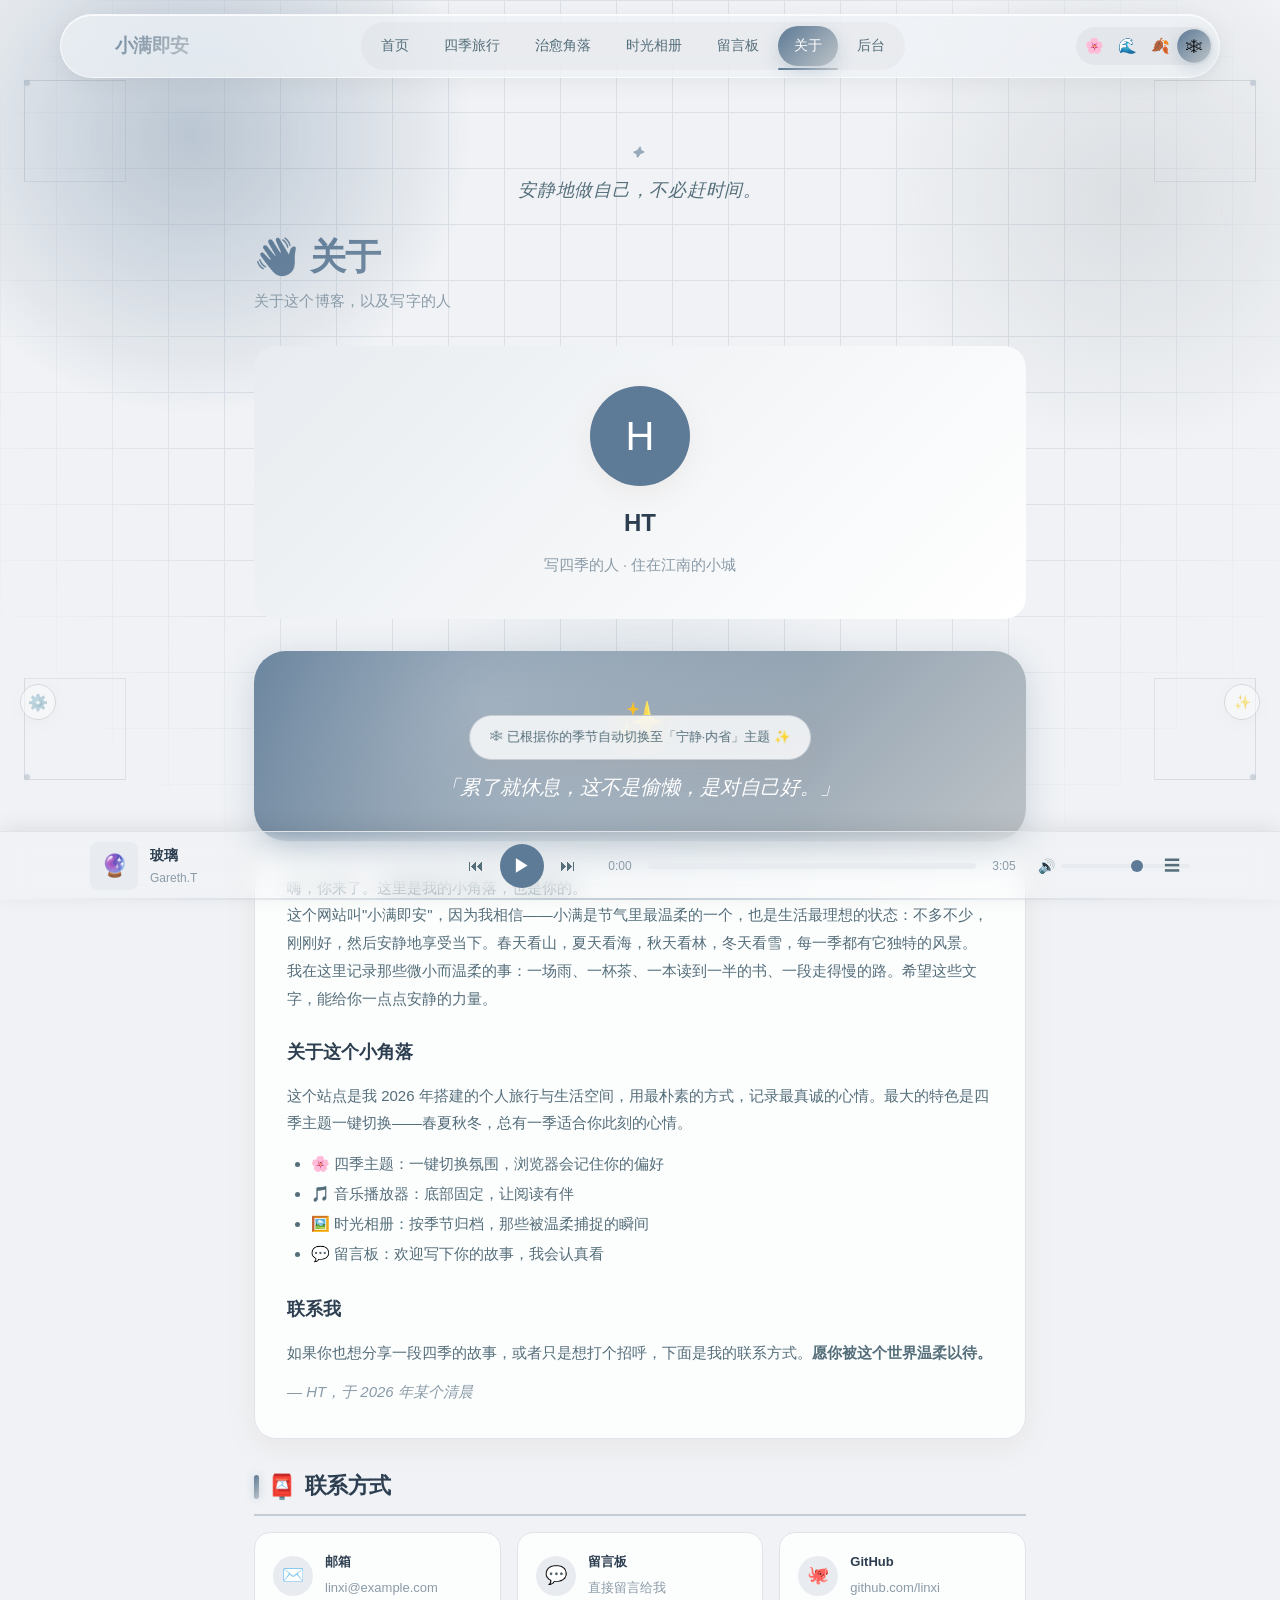
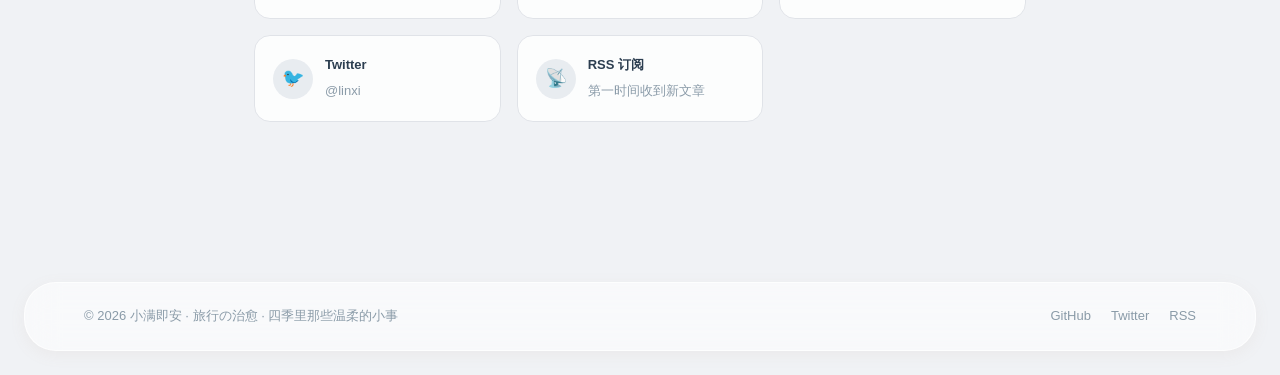
==== blog/about.html @ b64402e7 "上传完整网站" ====
<!DOCTYPE html>
<html lang="zh-CN">
<head>
  <meta charset="UTF-8">
  <meta name="viewport" content="width=device-width, initial-scale=1.0">
  <title>关于 · 小满即安</title>
  <!-- REQ-010: 内联初始主题变量防止闪烁 -->
  <script>
    (function() {
      var saved = localStorage.getItem("blog_theme") || "spring";
      var dark = localStorage.getItem("blog_dark") === "true";
      document.documentElement.setAttribute("data-theme", saved);
      if (dark) document.documentElement.setAttribute("data-dark", "true");
    })();
  </script>
  <link rel="stylesheet" href="assets/css/theme.css">
  <link rel="stylesheet" href="assets/css/layout.css">
  <link rel="stylesheet" href="assets/css/components.css">
  <link rel="stylesheet" href="assets/css/pages.css">
  <link rel="stylesheet" href="assets/css/player.css">
  <link rel="stylesheet" href="assets/css/tech.css">
</head>
<body data-page="about">
  <main class="site-main">
    <div class="container" style="max-width:820px">

      <h1 class="page-title">
        <span role="img" aria-label="挥手">👋</span> 关于
      </h1>
      <p class="page-subtitle">关于这个博客，以及写字的人</p>

      <!-- Hero -->
      <div class="about-hero">
        <div class="about-avatar">H</div>
        <h2 style="font-size:24px;margin-bottom:8px">HT</h2>
        <p class="text-muted">写四季的人 · 住在江南的小城</p>
      </div>

      <!-- 自我介绍 — REQ-002: 对话感文案 -->
      <div class="about-content">
        <p>嗨，你来了。这里是我的小角落，也是你的。</p>
        <p>这个网站叫"小满即安"，因为我相信——小满是节气里最温柔的一个，也是生活最理想的状态：不多不少，刚刚好，然后安静地享受当下。春天看山，夏天看海，秋天看林，冬天看雪，每一季都有它独特的风景。</p>
        <p>我在这里记录那些微小而温柔的事：一场雨、一杯茶、一本读到一半的书、一段走得慢的路。希望这些文字，能给你一点点安静的力量。</p>
        <h3 style="margin:24px 0 12px;font-size:18px;color:var(--text-primary)">关于这个小角落</h3>
        <p>这个站点是我 2026 年搭建的个人旅行与生活空间，用最朴素的方式，记录最真诚的心情。最大的特色是四季主题一键切换——春夏秋冬，总有一季适合你此刻的心情。</p>
        <ul style="margin:12px 0 12px 24px;line-height:2">
          <li><span role="img" aria-label="樱花">🌸</span> 四季主题：一键切换氛围，浏览器会记住你的偏好</li>
          <li><span role="img" aria-label="音乐">🎵</span> 音乐播放器：底部固定，让阅读有伴</li>
          <li><span role="img" aria-label="相册">🖼️</span> 时光相册：按季节归档，那些被温柔捕捉的瞬间</li>
          <li><span role="img" aria-label="对话">💬</span> 留言板：欢迎写下你的故事，我会认真看</li>
        </ul>
        <h3 style="margin:24px 0 12px;font-size:18px;color:var(--text-primary)">联系我</h3>
        <p>如果你也想分享一段四季的故事，或者只是想打个招呼，下面是我的联系方式。<strong>愿你被这个世界温柔以待。</strong></p>
        <p style="margin-top:12px;color:var(--text-muted);font-style:italic">— HT，于 2026 年某个清晨</p>
      </div>

      <!-- 联系方式 -->
      <h2 class="section-title">
        <span class="title-icon" role="img" aria-label="信封">📮</span>
        联系方式
      </h2>
      <div class="contact-list">
        <div class="contact-card">
          <div class="contact-icon" role="img" aria-label="邮箱">✉️</div>
          <div class="contact-info">
            <strong>邮箱</strong>
            <span>linxi@example.com</span>
          </div>
        </div>
        <div class="contact-card" onclick="location.href='message.html'" style="cursor:pointer">
          <div class="contact-icon" role="img" aria-label="对话">💬</div>
          <div class="contact-info">
            <strong>留言板</strong>
            <span>直接留言给我</span>
          </div>
        </div>
        <div class="contact-card">
          <div class="contact-icon" role="img" aria-label="代码">🐙</div>
          <div class="contact-info">
            <strong>GitHub</strong>
            <span>github.com/linxi</span>
          </div>
        </div>
        <div class="contact-card">
          <div class="contact-icon" role="img" aria-label="鸟">🐦</div>
          <div class="contact-info">
            <strong>Twitter</strong>
            <span>@linxi</span>
          </div>
        </div>
        <div class="contact-card">
          <div class="contact-icon" role="img" aria-label="信号">📡</div>
          <div class="contact-info">
            <strong>RSS 订阅</strong>
            <span>第一时间收到新文章</span>
          </div>
        </div>
      </div>

    </div>
  </main>

  <script src="assets/js/data.js"></script>
  <script src="assets/js/theme.js"></script>
  <script src="assets/js/player.js"></script>
  <script src="assets/js/app.js"></script>


  <!-- 科技感装饰层 -->
  <div class="tech-corner tech-tl" aria-hidden="true"></div>
  <div class="tech-corner tech-tr" aria-hidden="true"></div>
  <div class="tech-corner tech-bl" aria-hidden="true"></div>
  <div class="tech-corner tech-br" aria-hidden="true"></div>
  <div class="tech-data-stream" aria-hidden="true"></div>
</body>
</html>
---- blog/assets/css/theme.css ----
/* =========================================================
   四季主题系统 — 温暖树洞版
   柔和渐变 · 温暖主色 · 治愈视觉
   适配 REQ-003 情绪映射：
   春 = 希望/新生 · 夏 = 热情/自由 · 秋 = 沉淀/温柔 · 冬 = 宁静/内省
   ========================================================= */

:root {
  /* 圆角系统 */
  --radius-xs: 6px;
  --radius-sm: 10px;
  --radius-md: 16px;
  --radius-lg: 22px;
  --radius-xl: 32px;
  --radius-pill: 999px;

  /* 流畅过渡 — REQ-003: 0.5s~1s 平滑过渡 */
  --transition: all 0.6s cubic-bezier(0.34, 1.56, 0.64, 1);
  --transition-slow: all 0.9s cubic-bezier(0.25, 0.46, 0.45, 0.94);

  /* 温暖阴影 */
  --shadow-soft: 0 4px 16px rgba(180, 140, 120, 0.08);
  --shadow: 0 8px 28px rgba(180, 140, 120, 0.10);
  --shadow-hover: 0 16px 48px rgba(180, 140, 120, 0.16);

  /* 温暖光晕 */
  --neon-glow: 0 0 32px;

  /* 字体大小变量 — REQ-006 */
  --font-scale: 1;
}

/* ============ 春季 — 浅绿希望 ============ */
:root, [data-theme="spring"] {
  --bg-primary: #f8fdf9;
  --bg-secondary: #ffffff;
  --bg-card: rgba(255, 255, 255, 0.8);
  --bg-header: rgba(248, 253, 249, 0.7);
  --bg-footer: #edf6ef;

  --text-primary: #2d3d35;
  --text-secondary: #5a7063;
  --text-muted: #8a9c92;
  --text-on-accent: #ffffff;

  /* REQ-003: 主色调浅绿 #A8D5BA + 嫩粉 #F5C6C6 */
  --accent: #A8D5BA;
  --accent-hover: #8fc4a5;
  --accent-2: #F5C6C6;
  --accent-3: #D4E8D9;
  --accent-gradient: linear-gradient(135deg, #A8D5BA 0%, #F5C6C6 100%);
  --accent-soft: #eaf5ee;
  --accent-border: #c5e3d0;

  --border: #e8f0ea;
  --border-strong: #c4dcd0;

  --neon-color: rgba(168, 213, 186, 0.3);

  --tech-tint: #A8D5BA;

  --decoration: "🌸";
  --bg-blob-1: radial-gradient(circle 380px at 12% 18%, rgba(168,213,186,0.25) 0%, transparent 70%);
  --bg-blob-2: radial-gradient(circle 340px at 88% 22%, rgba(245,198,198,0.20) 0%, transparent 70%);
  --bg-blob-3: radial-gradient(circle 420px at 50% 95%, rgba(212,232,217,0.18) 0%, transparent 70%);
  --hero-gradient: linear-gradient(135deg, #A8D5BA 0%, #F5C6C6 100%);
}

/* ============ 夏季 — 明黄自由 ============ */
[data-theme="summer"] {
  --bg-primary: #fefce8;
  --bg-secondary: #ffffff;
  --bg-card: rgba(255, 255, 255, 0.8);
  --bg-header: rgba(254, 252, 232, 0.7);
  --bg-footer: #fbf3d0;

  --text-primary: #3d3520;
  --text-secondary: #6b5c3a;
  --text-muted: #9d8d65;
  --text-on-accent: #ffffff;

  /* REQ-003: 主色调明黄 #FFE066 + 蔚蓝 #7EC8E3 */
  --accent: #FFD966;
  --accent-hover: #f5cc4d;
  --accent-2: #7EC8E3;
  --accent-3: #FFE89A;
  --accent-gradient: linear-gradient(135deg, #FFD966 0%, #7EC8E3 100%);
  --accent-soft: #fff9db;
  --accent-border: #f5e5a0;

  --border: #f5edd0;
  --border-strong: #e6d790;

  --neon-color: rgba(255, 217, 102, 0.3);

  --tech-tint: #FFD966;

  --decoration: "🌊";
  --bg-blob-1: radial-gradient(circle 400px at 88% 15%, rgba(126,200,227,0.22) 0%, transparent 70%);
  --bg-blob-2: radial-gradient(circle 360px at 10% 25%, rgba(255,217,102,0.22) 0%, transparent 70%);
  --bg-blob-3: radial-gradient(circle 440px at 50% 100%, rgba(255,232,154,0.18) 0%, transparent 70%);
  --hero-gradient: linear-gradient(135deg, #FFD966 0%, #7EC8E3 100%);
}

/* ============ 秋季 — 暖橙温柔 ============ */
[data-theme="autumn"] {
  --bg-primary: #fdf6ee;
  --bg-secondary: #fffdf8;
  --bg-card: rgba(255, 255, 255, 0.8);
  --bg-header: rgba(253, 246, 238, 0.7);
  --bg-footer: #f3e3cf;

  --text-primary: #3d2817;
  --text-secondary: #6b4a30;
  --text-muted: #9d7a5a;
  --text-on-accent: #ffffff;

  /* REQ-003: 主色调暖橙 #F4A460 + 棕褐 #A0522D */
  --accent: #F4A460;
  --accent-hover: #e6914b;
  --accent-2: #A0522D;
  --accent-3: #E8C49A;
  --accent-gradient: linear-gradient(135deg, #F4A460 0%, #A0522D 100%);
  --accent-soft: #faebdc;
  --accent-border: #ecc099;

  --border: #efdfcc;
  --border-strong: #d4b896;

  --neon-color: rgba(244, 164, 96, 0.3);

  --tech-tint: #F4A460;

  --decoration: "🍁";
  --bg-blob-1: radial-gradient(circle 380px at 14% 20%, rgba(244,164,96,0.24) 0%, transparent 70%);
  --bg-blob-2: radial-gradient(circle 340px at 86% 28%, rgba(160,82,45,0.18) 0%, transparent 70%);
  --bg-blob-3: radial-gradient(circle 420px at 50% 96%, rgba(232,196,154,0.20) 0%, transparent 70%);
  --hero-gradient: linear-gradient(135deg, #F4A460 0%, #A0522D 100%);
}

/* ============ 冬季 — 藏蓝宁静 ============ */
[data-theme="winter"] {
  --bg-primary: #f0f2f5;
  --bg-secondary: #ffffff;
  --bg-card: rgba(255, 255, 255, 0.8);
  --bg-header: rgba(240, 242, 245, 0.7);
  --bg-footer: #dfe2e8;

  --text-primary: #2c3e50;
  --text-secondary: #546e7a;
  --text-muted: #8a9ba8;
  --text-on-accent: #ffffff;

  /* REQ-003: 主色调藏蓝 #2C3E50 + 银白 #BDC3C7 */
  --accent: #5d7a96;
  --accent-hover: #4a6480;
  --accent-2: #BDC3C7;
  --accent-3: #8fa8b8;
  --accent-gradient: linear-gradient(135deg, #5d7a96 0%, #BDC3C7 100%);
  --accent-soft: #e8ecf0;
  --accent-border: #c5ccd4;

  --border: #e0e3e8;
  --border-strong: #b8bfc6;

  --neon-color: rgba(93, 122, 150, 0.25);

  --tech-tint: #5d7a96;

  --decoration: "❄";
  --bg-blob-1: radial-gradient(circle 400px at 15% 15%, rgba(93,122,150,0.20) 0%, transparent 70%);
  --bg-blob-2: radial-gradient(circle 360px at 88% 22%, rgba(189,195,199,0.22) 0%, transparent 70%);
  --bg-blob-3: radial-gradient(circle 440px at 50% 95%, rgba(143,168,184,0.16) 0%, transparent 70%);
  --hero-gradient: linear-gradient(135deg, #5d7a96 0%, #BDC3C7 100%);
}

/* ============ REQ-006: 暗色模式 — 暖色调暗色 ============ */
[data-dark="true"] {
  --bg-primary: #2D2D2D;
  --bg-secondary: #3a3a3a;
  --bg-card: rgba(58, 58, 58, 0.9);
  --bg-header: rgba(45, 45, 45, 0.85);
  --bg-footer: #252525;

  --text-primary: #f0ebe3;
  --text-secondary: #c8c0b5;
  --text-muted: #9a9287;
  --text-on-accent: #2D2D2D;

  --border: #4a4a4a;
  --border-strong: #5a5a5a;

  --shadow-soft: 0 4px 16px rgba(0,0,0,0.3);
  --shadow: 0 8px 28px rgba(0,0,0,0.35);
  --shadow-hover: 0 16px 48px rgba(0,0,0,0.4);
}

/* ============ 全局过渡动画 — REQ-003: 平滑 0.6s ============ */
* {
  transition:
    background-color 0.6s ease,
    border-color 0.6s ease,
    box-shadow 0.5s ease,
    color 0.5s ease;
}

/* 渐变文字不需要 color 过渡 */
.site-logo, .page-title {
  transition: none !important;
}

/* ============ 三层 blob 温暖背景 ============ */
.season-decoration {
  position: fixed;
  inset: 0;
  pointer-events: none;
  z-index: 0;
  background: var(--bg-blob-1), var(--bg-blob-2), var(--bg-blob-3);
  background-attachment: fixed;
  animation: blob-drift 20s ease-in-out infinite alternate;
  transition: background 0.9s ease;
}

@keyframes blob-drift {
  0%   { transform: translate(0, 0) scale(1); }
  50%  { transform: translate(12px, -8px) scale(1.04); }
  100% { transform: translate(-8px, 12px) scale(1.02); }
}

/* ============ 飘落粒子 ============ */
.season-particles {
  position: fixed;
  inset: 0;
  pointer-events: none;
  z-index: 1;
  overflow: hidden;
}

.season-particles .particle {
  position: absolute;
  top: -30px;
  font-size: 22px;
  opacity: 0;
  animation: fall linear infinite;
  filter: drop-shadow(0 2px 6px rgba(0,0,0,0.08));
}

@keyframes fall {
  0%   { transform: translateY(-30px) rotate(0deg); opacity: 0; }
  8%   { opacity: 0.7; }
  50%  { transform: translateX(20px) rotate(180deg); }
  92%  { opacity: 0.4; }
  100% { transform: translateY(105vh) rotate(360deg); opacity: 0; }
}

/* ============ REQ-001 v2: 情绪入口引导层（增强版） ============ */
.emotion-entry {
  position: fixed;
  inset: 0;
  background: var(--bg-primary);
  z-index: 9999;
  display: flex;
  flex-direction: column;
  align-items: center;
  justify-content: center;
  gap: 36px;
  opacity: 1;
  transition: opacity 0.8s ease;
  pointer-events: auto;
  cursor: pointer;
}

.emotion-entry.hide {
  opacity: 0;
  pointer-events: none;
}

.emotion-entry__greeting {
  font-size: clamp(22px, 4vw, 30px);
  color: var(--text-primary);
  font-weight: 400;
  letter-spacing: 0.05em;
  opacity: 0;
  animation: fade-in-up 1.5s ease forwards;
  font-style: italic;
}

/* REQ-001: 4-7-8 呼吸法节奏提示 */
.emotion-entry__breath-phase {
  font-size: clamp(14px, 2.5vw, 16px);
  color: var(--text-muted);
  opacity: 0;
  animation: fade-in-up 1.5s ease 1.2s forwards;
  font-weight: 500;
  letter-spacing: 0.1em;
  transition: color 0.4s ease;
}

.emotion-entry__breath-phase.inhale { color: var(--accent); }
.emotion-entry__breath-phase.hold { color: var(--accent-2); }
.emotion-entry__breath-phase.exhale { color: var(--accent-hover); }

.emotion-entry__breath-hint {
  font-size: clamp(13px, 2vw, 14px);
  color: var(--text-muted);
  opacity: 0;
  animation: fade-in-up 1.5s ease 0.6s forwards;
}

@keyframes fade-in-up {
  from { opacity: 0; transform: translateY(12px); }
  to { opacity: 1; transform: translateY(0); }
}

/* REQ-001: 呼吸动画光点 — 4-7-8 节奏：吸气4s→屏息7s→呼气8s */
.emotion-entry__breath {
  width: 64px;
  height: 64px;
  border-radius: 50%;
  background: var(--accent-gradient);
  box-shadow: 0 0 40px var(--neon-color), 0 0 80px var(--neon-color);
  opacity: 0;
  animation-name: fade-in-up, breath-478;
  animation-duration: 1.5s, 19s;
  animation-delay: 0.8s, 2.3s;
  animation-fill-mode: forwards, infinite;
  animation-timing-function: ease, ease-in-out;
}

@keyframes breath-478 {
  0%   { transform: scale(1); opacity: 0.4; }
  21%  { transform: scale(1.7); opacity: 0.7; }   /* 吸气 4s */
  58%  { transform: scale(1.7); opacity: 0.7; }   /* 屏息 7s */
  100% { transform: scale(1); opacity: 0.4; }      /* 呼气 8s */
}

/* ============ REQ-005: 阅读进度条 ============ */
.reading-progress {
  position: fixed;
  top: 0;
  left: 0;
  width: 100%;
  height: 3px;
  background: transparent;
  z-index: 10000;
  pointer-events: none;
}

.reading-progress__fill {
  height: 100%;
  width: 0%;
  background: var(--accent-gradient);
  border-radius: 0 0 3px 3px;
  box-shadow: 0 0 8px var(--neon-color);
  transition: width 0.1s ease;
  will-change: width;
}

@media (max-width: 768px) {
  .reading-progress { height: 2px; }
}

/* ============ REQ-002: 主题情绪标签 + 自动切换通知 ============ */
.theme-switcher {
  display: flex;
  align-items: center;
  gap: 2px;
  flex-wrap: wrap;
}

.theme-btn {
  position: relative;
}

.theme-btn[data-theme]::after {
  content: attr(data-emotion);
  position: absolute;
  top: 100%;
  left: 50%;
  transform: translateX(-50%);
  font-size: 10px;
  color: var(--text-muted);
  white-space: nowrap;
  opacity: 0;
  pointer-events: none;
  transition: opacity 0.3s ease;
  margin-top: 2px;
  letter-spacing: 0.02em;
}

.theme-btn.active::after,
.theme-btn:hover::after {
  opacity: 1;
}

/* 自动季节切换提示通知 */
.season-toast {
  position: fixed;
  bottom: 140px;
  left: 50%;
  transform: translateX(-50%) translateY(20px);
  background: var(--bg-card);
  backdrop-filter: blur(16px);
  -webkit-backdrop-filter: blur(16px);
  border: 1px solid var(--accent-border);
  border-radius: var(--radius-pill);
  padding: 10px 20px;
  font-size: 13px;
  color: var(--text-secondary);
  box-shadow: var(--shadow);
  z-index: 9999;
  opacity: 0;
  transition: all 0.4s ease;
  pointer-events: none;
}

.season-toast.show {
  opacity: 1;
  transform: translateX(-50%) translateY(0);
}

@media (max-width: 768px) {
  .season-toast { bottom: 120px; font-size: 12px; padding: 8px 16px; }
}

/* ============ REQ-004 v2: 字体大小调节器（html根字号） ============ */
html[data-root-font="small"] { font-size: 14px; }
html[data-root-font="normal"] { font-size: 16px; }
html[data-root-font="medium"] { font-size: 18px; }
html[data-root-font="large"] { font-size: 20px; }

/* ============ REQ-010: 微交互增强 ============ */

/* 按钮涟漪效果 */
.btn, .page-btn, .player-btn, .theme-btn, .settings-btn, .whitenoise-btn, .mood-option {
  position: relative;
  overflow: hidden;
}

.btn .ripple,
.page-btn .ripple,
.player-btn .ripple,
.theme-btn .ripple,
.settings-btn .ripple,
.whitenoise-btn .ripple,
.mood-option .ripple {
  position: absolute;
  border-radius: 50%;
  background: rgba(255, 255, 255, 0.4);
  transform: scale(0);
  animation: ripple-anim 0.6s ease-out;
  pointer-events: none;
}

@keyframes ripple-anim {
  to {
    transform: scale(4);
    opacity: 0;
  }
}

/* 卡片 3D 倾斜 */
.card, .article-item, .album-card, .travel-preview-card {
  transition: transform 0.3s ease, box-shadow 0.3s ease;
  transform-style: preserve-3d;
  will-change: transform;
}

/* ============ FR-1: 全站默认转场（淡入 + 轻微上移） ============ */
.site-main {
  opacity: 0;
  transform: translateY(16px);
  transition: opacity 0.5s ease-out, transform 0.5s ease-out;
  will-change: opacity, transform;
}

.site-main.ready {
  opacity: 1;
  transform: translateY(0);
}

/* 滚动入场动画 */
.scroll-reveal {
  opacity: 0;
  transform: translateY(24px);
  transition: opacity 0.7s ease, transform 0.7s ease;
}

.scroll-reveal.visible {
  opacity: 1;
  transform: translateY(0);
}

/* 链接下划线动画 */
a {
  position: relative;
}

.section-title a:hover,
.article-excerpt a:hover,
.message-content a:hover,
.card a:hover {
  text-decoration: none;
}

/* 表单聚焦增强 */
.form-input, .form-textarea, .form-select {
  border-bottom: 2px solid transparent;
}

.form-input:focus, .form-textarea:focus, .form-select:focus {
  border-bottom-color: var(--accent);
}

/* 减少动画选项（尊重对动画敏感的用户） */
@media (prefers-reduced-motion: reduce) {
  *, *::before, *::after {
    animation-duration: 0.01ms !important;
    animation-iteration-count: 1 !important;
    transition-duration: 0.01ms !important;
    scroll-behavior: auto !important;
  }
  
  .ripple { animation: none !important; }
  .card, .article-item { transform: none !important; }
}

body[data-motion="reduced"] * {
  animation-duration: 0.01ms !important;
  transition-duration: 0.01ms !important;
}

body[data-motion="reduced"] .ripple { animation: none !important; }
body[data-motion="reduced"] .card:hover { transform: none !important; }

/* ============ REQ-007: 今日治愈模块 ============ */
.healing-card {
  background: var(--accent-gradient);
  border-radius: var(--radius-xl);
  padding: 36px 32px;
  text-align: center;
  color: #fff;
  box-shadow: 0 8px 32px var(--neon-color);
  position: relative;
  overflow: hidden;
  opacity: 0;
  animation: heal-fade-in 1.2s ease 1.2s forwards;
}

[data-dark="true"] .healing-card {
  color: var(--text-primary);
}

.healing-card::before {
  content: "";
  position: absolute;
  inset: 0;
  background: radial-gradient(circle at 30% 30%, rgba(255,255,255,0.3) 0%, transparent 60%);
  pointer-events: none;
}

.healing-card__icon {
  font-size: 40px;
  margin-bottom: 12px;
  display: block;
}

.healing-card__quote {
  font-size: clamp(16px, 2.5vw, 20px);
  font-weight: 500;
  line-height: 1.8;
  position: relative;
  z-index: 1;
  font-style: italic;
}

.healing-card__source {
  font-size: 13px;
  opacity: 0.7;
  margin-top: 12px;
  position: relative;
  z-index: 1;
}

@keyframes heal-fade-in {
  from { opacity: 0; transform: translateY(16px); }
  to { opacity: 1; transform: translateY(0); }
}

/* ============ REQ-004: 科技装饰开关 ============ */
body.tech-off .tech-corner,
body.tech-off .tech-data-stream,
body.tech-off::before {
  display: none !important;
}

.tech-toggle {
  position: fixed;
  bottom: 180px;
  right: 20px;
  width: 36px;
  height: 36px;
  border-radius: 50%;
  background: var(--bg-card);
  backdrop-filter: blur(12px);
  -webkit-backdrop-filter: blur(12px);
  border: 1px solid var(--border-strong);
  cursor: pointer;
  z-index: 100;
  display: flex;
  align-items: center;
  justify-content: center;
  font-size: 14px;
  transition: var(--transition);
  box-shadow: var(--shadow-soft);
  opacity: 0.5;
}

.tech-toggle:hover {
  opacity: 1;
  transform: scale(1.1);
}

/* ============ REQ-006: 字体大小调节 ============ */
body[data-font-size="small"] { font-size: 14px; }
body[data-font-size="normal"] { font-size: 16px; }
body[data-font-size="large"] { font-size: 18px; }

/* ============ REQ-006: 设置面板 ============ */
.settings-panel {
  position: fixed;
  bottom: 180px;
  left: 20px;
  background: var(--bg-card);
  backdrop-filter: blur(16px);
  -webkit-backdrop-filter: blur(16px);
  border: 1px solid var(--border-strong);
  border-radius: var(--radius-lg);
  padding: 16px 20px;
  z-index: 100;
  box-shadow: var(--shadow);
  display: none;
  min-width: 180px;
}

.settings-panel.open { display: block; }

.settings-toggle {
  position: fixed;
  bottom: 180px;
  left: 20px;
  width: 36px;
  height: 36px;
  border-radius: 50%;
  background: var(--bg-card);
  backdrop-filter: blur(12px);
  border: 1px solid var(--border-strong);
  cursor: pointer;
  z-index: 100;
  display: flex;
  align-items: center;
  justify-content: center;
  font-size: 16px;
  box-shadow: var(--shadow-soft);
  opacity: 0.5;
  transition: var(--transition);
}

.settings-toggle:hover { opacity: 1; transform: scale(1.1); }

.settings-row {
  display: flex;
  align-items: center;
  justify-content: space-between;
  margin-bottom: 12px;
  font-size: 13px;
  color: var(--text-secondary);
  gap: 12px;
}

.settings-row:last-child { margin-bottom: 0; }

.settings-btn {
  padding: 6px 12px;
  border: 1px solid var(--border-strong);
  background: transparent;
  border-radius: var(--radius-pill);
  font-size: 12px;
  color: var(--text-primary);
  cursor: pointer;
  transition: var(--transition);
}

.settings-btn.active {
  background: var(--accent-gradient);
  color: #fff;
  border-color: transparent;
}

/* ============ REQ-005: 白噪音面板 ============ */
.whitenoise-panel {
  background: var(--bg-card);
  backdrop-filter: blur(16px);
  border: 1px solid var(--border-strong);
  border-radius: var(--radius-lg);
  padding: 16px;
  margin-top: 12px;
}

.whitenoise-title {
  font-size: 14px;
  font-weight: 600;
  color: var(--text-primary);
  margin-bottom: 12px;
  display: flex;
  align-items: center;
  gap: 6px;
}

.whitenoise-options {
  display: grid;
  grid-template-columns: repeat(4, 1fr);
  gap: 8px;
}

.whitenoise-btn {
  padding: 10px 4px;
  border: 1px solid var(--border-strong);
  background: transparent;
  border-radius: var(--radius-md);
  cursor: pointer;
  transition: var(--transition);
  font-size: 11px;
  color: var(--text-secondary);
  display: flex;
  flex-direction: column;
  align-items: center;
  gap: 4px;
}

.whitenoise-btn .wn-icon { font-size: 20px; }

.whitenoise-btn.active {
  background: var(--accent-soft);
  border-color: var(--accent);
  color: var(--accent-hover);
}

.whitenoise-volume {
  display: flex;
  align-items: center;
  gap: 8px;
  margin-top: 12px;
  font-size: 12px;
  color: var(--text-muted);
}

.whitenoise-volume input[type="range"] {
  flex: 1;
  accent-color: var(--accent);
}

/* ============ REQ-008: 心情标签选择器 ============ */
.mood-picker {
  display: flex;
  gap: 8px;
  flex-wrap: wrap;
}

.mood-option {
  padding: 6px 14px;
  border: 1.5px solid var(--border-strong);
  background: transparent;
  border-radius: var(--radius-pill);
  font-size: 13px;
  color: var(--text-secondary);
  cursor: pointer;
  transition: var(--transition);
}

.mood-option.active {
  background: var(--accent-gradient);
  color: #fff;
  border-color: transparent;
  box-shadow: 0 2px 12px var(--neon-color);
}

/* ============ 响应式 ============ */
@media (max-width: 768px) {
  .emotion-entry__breath { width: 48px; height: 48px; }
  .healing-card { padding: 24px 20px; }
  .tech-toggle { bottom: 160px; right: 12px; }
  .settings-toggle { bottom: 160px; left: 12px; }
  .whitenoise-options { grid-template-columns: repeat(2, 1fr); }
}

/* =========================================================
   博客转场体验增强 — 新增样式
   FR-2 / FR-3 / FR-4 / FR-5 / FR-7
   ========================================================= */

/* ============ FR-4: 引导语（逐字浮现容器） ============ */
.page-greeting {
  text-align: center;
  font-size: clamp(15px, 2.2vw, 18px);
  color: var(--text-secondary);
  font-style: italic;
  font-weight: 400;
  letter-spacing: 0.04em;
  padding: 10px 16px 28px;
  line-height: 1.9;
  opacity: 0;
  transition: opacity .5s ease;
}

.page-greeting.ready { opacity: 1; }

.page-greeting::before {
  content: "✦";
  display: block;
  margin-bottom: 8px;
  font-size: 12px;
  color: var(--accent);
  letter-spacing: 0.4em;
  opacity: 0.6;
}

.page-greeting span {
  /* 内联元素，由 JS 控制 transition */
}

@media (max-width: 768px) {
  .page-greeting { padding: 6px 12px 20px; font-size: 14px; }
}

/* ============ FR-2: 遮罩过渡幕回退（像翻过一页日记） ============ */
.transition-mask {
  position: fixed;
  inset: 0;
  z-index: 100000;
  transform: translateY(100%);
  transition: transform 0.45s cubic-bezier(0.77, 0, 0.175, 1);
  pointer-events: none;
  will-change: transform;
}

.transition-mask::before {
  content: "";
  position: absolute;
  inset: 0;
  background: var(--accent-gradient);
  opacity: 0.92;
}

/* 按主题切换遮罩色调 */
.transition-mask[data-theme="spring"]::before { background: linear-gradient(135deg, #A8D5BA 0%, #F5C6C6 100%); }
.transition-mask[data-theme="summer"]::before { background: linear-gradient(135deg, #FFD966 0%, #7EC8E3 100%); }
.transition-mask[data-theme="autumn"]::before { background: linear-gradient(135deg, #F4A460 0%, #A0522D 100%); }
.transition-mask[data-theme="winter"]::before { background: linear-gradient(135deg, #5d7a96 0%, #BDC3C7 100%); }

.transition-mask.show {
  transform: translateY(0);
  pointer-events: auto;
}

/* ============ FR-2: 原生 View Transitions 伪元素动画 ============ */
::view-transition-old(root),
::view-transition-new(root) {
  animation-duration: 0.45s;
  animation-timing-function: cubic-bezier(0.77, 0, 0.175, 1);
}

::view-transition-old(root) {
  animation-name: vt-fade-out;
}
::view-transition-new(root) {
  animation-name: vt-fade-in;
}

@keyframes vt-fade-out {
  from { opacity: 1; }
  to   { opacity: 0; }
}
@keyframes vt-fade-in {
  from { opacity: 0; transform: translateY(10px); }
  to   { opacity: 1; transform: translateY(0); }
}

/* ============ FR-3: 转场瞬时飘落粒子（用完即焚） ============ */
.transition-particles {
  position: fixed;
  inset: 0;
  pointer-events: none;
  z-index: 99999;
  overflow: hidden;
}

.transition-particles > span {
  position: absolute;
  top: -30px;
  opacity: 0;
  animation: transition-fall linear forwards;
  filter: drop-shadow(0 2px 4px rgba(0,0,0,0.1));
}

@keyframes transition-fall {
  0%   { transform: translateY(-20px) rotate(0deg); opacity: 0; }
  10%  { opacity: 0.9; }
  80%  { opacity: 0.7; }
  100% { transform: translateY(110vh) rotate(360deg); opacity: 0; }
}

/* ============ FR-5: 卡片错峰入场（补充已有 scroll-reveal） ============ */
.scroll-reveal {
  /* 已有基础样式，这里补充 nth-child 错峰 */
}

@media (prefers-reduced-motion: no-preference) {
  /* 给列表类卡片增加错峰 delay（80ms 间隔） */
  .article-list .article-item:nth-child(1)   { transition-delay: 0ms; }
  .article-list .article-item:nth-child(2)   { transition-delay: 80ms; }
  .article-list .article-item:nth-child(3)   { transition-delay: 160ms; }
  .article-list .article-item:nth-child(4)   { transition-delay: 240ms; }
  .article-list .article-item:nth-child(5)   { transition-delay: 320ms; }
  .article-list .article-item:nth-child(6)   { transition-delay: 400ms; }

  .album-grid .album-card:nth-child(1)       { transition-delay: 0ms; }
  .album-grid .album-card:nth-child(2)       { transition-delay: 80ms; }
  .album-grid .album-card:nth-child(3)       { transition-delay: 160ms; }
  .album-grid .album-card:nth-child(4)       { transition-delay: 240ms; }
  .album-grid .album-card:nth-child(5)       { transition-delay: 320ms; }
  .album-grid .album-card:nth-child(6)       { transition-delay: 400ms; }

  .gallery-grid .gallery-photo:nth-child(1)  { transition-delay: 0ms; }
  .gallery-grid .gallery-photo:nth-child(2)  { transition-delay: 80ms; }
  .gallery-grid .gallery-photo:nth-child(3)  { transition-delay: 160ms; }
  .gallery-grid .gallery-photo:nth-child(4)  { transition-delay: 240ms; }
  .gallery-grid .gallery-photo:nth-child(5)  { transition-delay: 320ms; }
  .gallery-grid .gallery-photo:nth-child(6)  { transition-delay: 400ms; }

  .topic-grid .topic-card:nth-child(1)       { transition-delay: 0ms; }
  .topic-grid .topic-card:nth-child(2)       { transition-delay: 80ms; }
  .topic-grid .topic-card:nth-child(3)       { transition-delay: 160ms; }
  .topic-grid .topic-card:nth-child(4)       { transition-delay: 240ms; }

  .travel-preview .travel-preview-card:nth-child(1) { transition-delay: 0ms; }
  .travel-preview .travel-preview-card:nth-child(2) { transition-delay: 80ms; }
  .travel-preview .travel-preview-card:nth-child(3) { transition-delay: 160ms; }
  .travel-preview .travel-preview-card:nth-child(4) { transition-delay: 240ms; }

  .season-calendar .season-card:nth-child(1) { transition-delay: 0ms; }
  .season-calendar .season-card:nth-child(2) { transition-delay: 80ms; }
  .season-calendar .season-card:nth-child(3) { transition-delay: 160ms; }
  .season-calendar .season-card:nth-child(4) { transition-delay: 240ms; }

  .related-articles .related-card:nth-child(1)   { transition-delay: 0ms; }
  .related-articles .related-card:nth-child(2)   { transition-delay: 80ms; }
  .related-articles .related-card:nth-child(3)   { transition-delay: 160ms; }
  .related-articles .related-card:nth-child(4)   { transition-delay: 240ms; }

  .related-posts .related-post-card:nth-child(1) { transition-delay: 0ms; }
  .related-posts .related-post-card:nth-child(2) { transition-delay: 80ms; }
  .related-posts .related-post-card:nth-child(3) { transition-delay: 160ms; }
  .related-posts .related-post-card:nth-child(4) { transition-delay: 240ms; }
}

/* ============ FR-7: 主题切换平滑渐变（增强版） ============ */
html, body {
  transition:
    background-color 0.8s ease,
    color 0.8s ease;
}

body {
  transition:
    background 0.8s ease,
    background-color 0.8s ease,
    color 0.8s ease;
}

/* 让 blob 背景色也平滑切换（已有 0.9s，保持） */

/* ============ prefers-reduced-motion 全覆盖 ============ */
@media (prefers-reduced-motion: reduce) {
  .transition-mask { display: none !important; }
  .transition-particles { display: none !important; }
  .page-greeting span {
    opacity: 1 !important;
    transform: none !important;
    transition: none !important;
    animation: none !important;
  }
  .page-greeting::before { opacity: 0.4; }
  .scroll-reveal {
    opacity: 1 !important;
    transform: none !important;
    transition: none !important;
  }
  .site-main {
    opacity: 1 !important;
    transform: none !important;
  }
  ::view-transition-old(root),
  ::view-transition-new(root) {
    animation-duration: 0.01ms !important;
  }
}
---- blog/assets/css/layout.css ----
/* =========================================================
   公共布局 — 潮流网红版
   大胆排版 · 大号字距 · 胶囊导航 · 霓虹 Header
   ========================================================= */

* { box-sizing: border-box; margin: 0; padding: 0; }

html, body {
  font-family: "Inter", "SF Pro Display", "PingFang SC", "Microsoft YaHei", "Helvetica Neue", Arial, sans-serif;
  background: var(--bg-primary);
  color: var(--text-primary);
  line-height: 1.75;
  font-size: 15px;
  min-height: 100vh;
  scroll-behavior: smooth;
  -webkit-font-smoothing: antialiased;
  font-feature-settings: "cv11", "ss01";
}

body {
  display: flex;
  flex-direction: column;
  min-height: 100vh;
  position: relative;
  background-image: var(--bg-blob-1), var(--bg-blob-2), var(--bg-blob-3);
  background-attachment: fixed;
  animation: blob-drift 25s ease-in-out infinite alternate;
}

a { color: var(--accent); text-decoration: none; transition: var(--transition); }
a:hover { color: var(--accent-hover); }

img { max-width: 100%; display: block; }

.container {
  width: 100%;
  max-width: 1160px;
  margin: 0 auto;
  padding: 0 24px;
  position: relative;
  z-index: 2;
}

/* ============ Header — 霓虹胶囊导航 ============ */
.site-header {
  position: sticky;
  top: 0;
  z-index: 100;
  padding: 14px 0;
}

.site-header .container {
  background: var(--bg-header);
  backdrop-filter: blur(24px) saturate(180%);
  -webkit-backdrop-filter: blur(24px) saturate(180%);
  border: 1px solid rgba(255, 255, 255, 0.6);
  border-radius: var(--radius-xl);
  padding: 0 6px 0 22px;
  display: flex;
  align-items: center;
  justify-content: space-between;
  height: 64px;
  box-shadow:
    0 4px 24px rgba(0,0,0,0.06),
    0 1px 0 rgba(255,255,255,0.8) inset;
}

.site-logo {
  font-size: 19px;
  font-weight: 800;
  background: var(--accent-gradient);
  -webkit-background-clip: text;
  background-clip: text;
  -webkit-text-fill-color: transparent;
  color: transparent;
  display: flex;
  align-items: center;
  gap: 8px;
  letter-spacing: -0.02em;
}

.site-logo .logo-icon {
  font-size: 24px;
  filter: drop-shadow(0 2px 8px rgba(0,0,0,0.08));
}

.site-nav {
  display: flex;
  gap: 3px;
  list-style: none;
  align-items: center;
  background: rgba(0,0,0,0.03);
  border-radius: var(--radius-pill);
  padding: 4px;
}

.site-nav a {
  display: block;
  padding: 8px 16px;
  border-radius: var(--radius-pill);
  color: var(--text-secondary);
  font-size: 13.5px;
  font-weight: 500;
  transition: var(--transition);
}

.site-nav a:hover {
  background: rgba(255,255,255,0.7);
  color: var(--text-primary);
}

.site-nav a.active {
  background: var(--accent-gradient);
  color: #fff;
  box-shadow: 0 6px 18px var(--neon-color);
}

/* 主题切换 — 潮流圆点 */
.theme-switcher {
  display: flex;
  gap: 3px;
  padding: 4px;
  background: rgba(0,0,0,0.04);
  border-radius: var(--radius-pill);
}

.theme-btn {
  width: 30px;
  height: 30px;
  border: none;
  background: transparent;
  border-radius: 50%;
  cursor: pointer;
  font-size: 15px;
  transition: var(--transition);
  display: flex;
  align-items: center;
  justify-content: center;
}

.theme-btn:hover { background: rgba(255,255,255,0.7); transform: translateY(-2px); }
.theme-btn.active {
  background: var(--accent-gradient);
  box-shadow: 0 4px 14px var(--neon-color);
  transform: scale(1.12);
}

/* 汉堡菜单 */
.menu-toggle {
  display: none;
  background: none;
  border: none;
  font-size: 22px;
  color: var(--text-primary);
  cursor: pointer;
  padding: 6px;
  border-radius: 10px;
}

.menu-toggle:hover { background: rgba(0,0,0,0.05); }

/* ============ Main — 大间距 + 潮流标题 ============ */
.site-main {
  flex: 1;
  padding: 40px 0 160px;
  position: relative;
  z-index: 2;
}

.page-title {
  font-size: 36px;
  font-weight: 900;
  background: var(--accent-gradient);
  -webkit-background-clip: text;
  background-clip: text;
  -webkit-text-fill-color: transparent;
  color: transparent;
  margin-bottom: 10px;
  display: flex;
  align-items: center;
  gap: 12px;
  letter-spacing: -0.025em;
  line-height: 1.2;
}

.page-subtitle {
  color: var(--text-muted);
  font-size: 15px;
  margin-bottom: 32px;
  letter-spacing: 0.01em;
}

/* ============ Footer — 胶囊分隔 ============ */
.site-footer {
  background: rgba(255,255,255,0.55);
  backdrop-filter: blur(16px);
  -webkit-backdrop-filter: blur(16px);
  margin: 0 24px 24px;
  border-radius: var(--radius-xl);
  border: 1px solid rgba(255,255,255,0.7);
  padding: 22px 0;
  position: relative;
  z-index: 2;
  box-shadow: var(--shadow-soft);
}

.site-footer .container {
  display: flex;
  justify-content: space-between;
  align-items: center;
  flex-wrap: wrap;
  gap: 12px;
}

.footer-text { color: var(--text-muted); font-size: 13px; }
.footer-links { display: flex; gap: 20px; font-size: 13px; }
.footer-links a { color: var(--text-muted); transition: var(--transition); font-weight: 500; }
.footer-links a:hover { color: var(--accent); }

/* ============ 响应式 ============ */
@media (max-width: 768px) {
  .menu-toggle { display: block; }

  .site-header { padding: 10px 0; }
  .site-header .container {
    height: 58px;
    padding: 0 6px 0 16px;
  }

  .site-nav {
    position: fixed;
    top: 78px;
    left: 16px;
    right: 16px;
    flex-direction: column;
    background: rgba(255,255,255,0.95);
    backdrop-filter: blur(24px);
    border: 1px solid rgba(255,255,255,0.8);
    border-radius: var(--radius-xl);
    padding: 12px;
    gap: 4px;
    transform: translateY(-140%);
    transition: transform 0.4s cubic-bezier(0.34, 1.56, 0.64, 1);
    z-index: 99;
    box-shadow: var(--shadow);
  }
  .site-nav.open { transform: translateY(0); }
  .site-nav a { padding: 12px 18px; text-align: center; }

  .site-logo { font-size: 17px; }
  .container { padding: 0 16px; }
  .page-title { font-size: 26px; }
  .site-footer { margin: 0 12px 12px; border-radius: var(--radius-lg); }
}
---- blog/assets/css/components.css ----
/* =========================================================
   通用组件 — 潮流网红版
   霓虹渐变按钮 · 光晕卡片 · 超大标题 · 潮流组件
   ========================================================= */

/* ============ 按钮 — 霓虹渐变 ============ */
.btn {
  display: inline-flex;
  align-items: center;
  gap: 6px;
  padding: 11px 26px;
  border: none;
  background: var(--accent-gradient);
  color: #fff;
  border-radius: var(--radius-pill);
  font-size: 14px;
  font-weight: 600;
  cursor: pointer;
  transition: var(--transition);
  font-family: inherit;
  letter-spacing: 0.01em;
  box-shadow: 0 6px 20px var(--neon-color);
  position: relative;
  overflow: hidden;
}

.btn::before {
  content: "";
  position: absolute;
  inset: 0;
  background: linear-gradient(120deg, transparent 20%, rgba(255,255,255,0.25) 50%, transparent 80%);
  transform: translateX(-120%);
  transition: transform 0.7s ease;
}

.btn:hover::before { transform: translateX(120%); }

.btn:hover {
  transform: translateY(-3px);
  box-shadow: 0 12px 32px var(--neon-color);
}

.btn:active { transform: translateY(-1px); }

.btn-ghost {
  background: rgba(255, 255, 255, 0.8);
  color: var(--text-primary);
  border: 1.5px solid var(--border-strong);
  box-shadow: 0 2px 10px rgba(0,0,0,0.04);
  backdrop-filter: blur(8px);
}

.btn-ghost:hover {
  background: var(--accent-soft);
  color: var(--accent-hover);
  border-color: var(--accent-border);
}

.btn-sm { padding: 7px 16px; font-size: 13px; }
.btn-lg { padding: 14px 34px; font-size: 15px; }

/* ============ 卡片 — 光晕毛玻璃 ============ */
.card {
  background: var(--bg-card);
  backdrop-filter: blur(20px) saturate(140%);
  -webkit-backdrop-filter: blur(20px) saturate(140%);
  border: 1px solid rgba(255, 255, 255, 0.8);
  border-bottom-color: var(--border);
  border-radius: var(--radius-lg);
  overflow: hidden;
  box-shadow: var(--shadow-soft);
  transition: var(--transition);
  position: relative;
}

.card:hover {
  transform: translateY(-4px);
  box-shadow: var(--shadow-hover);
  border-color: var(--accent-border);
}

.card:hover::after {
  content: "";
  position: absolute;
  top: -1px; left: -1px; right: -1px;
  height: 3px;
  background: var(--accent-gradient);
  border-radius: var(--radius-lg) var(--radius-lg) 0 0;
}

.card-body { padding: 24px; }

/* ============ 标签 — 渐变胶囊 ============ */
.tag {
  display: inline-block;
  padding: 4px 14px;
  background: linear-gradient(135deg, var(--accent-soft), rgba(255,255,255,0.8));
  color: var(--accent-hover);
  border-radius: var(--radius-pill);
  font-size: 12px;
  font-weight: 600;
  margin: 2px;
  border: 1px solid var(--accent-border);
}

/* ============ 表单 ============ */
.form-group { margin-bottom: 18px; }

.form-label {
  display: block;
  margin-bottom: 8px;
  font-size: 13px;
  font-weight: 600;
  color: var(--text-secondary);
  text-transform: uppercase;
  letter-spacing: 0.04em;
}

.form-label .required { color: #ef4444; }

.form-input,
.form-textarea,
.form-select {
  width: 100%;
  padding: 13px 16px;
  border: 1.5px solid var(--border-strong);
  border-radius: var(--radius-md);
  background: rgba(255, 255, 255, 0.9);
  color: var(--text-primary);
  font-size: 14px;
  font-family: inherit;
  transition: var(--transition);
}

.form-input:hover,
.form-textarea:hover,
.form-select:hover { border-color: var(--accent-border); }

.form-input:focus,
.form-textarea:focus,
.form-select:focus {
  outline: none;
  border-color: var(--accent);
  background: #ffffff;
  box-shadow: 0 0 0 4px var(--accent-soft), 0 4px 16px var(--neon-color);
}

.form-textarea { min-height: 120px; resize: vertical; line-height: 1.7; }

.form-hint { font-size: 12px; color: var(--text-muted); margin-top: 6px; }
.form-error { font-size: 12px; color: #ef4444; margin-top: 6px; display: none; }
.form-error.show { display: block; }

/* ============ 分页 — 潮流胶囊 ============ */
.pagination {
  display: flex;
  justify-content: center;
  align-items: center;
  gap: 8px;
  margin-top: 40px;
}

.page-btn {
  min-width: 40px;
  height: 40px;
  padding: 0 14px;
  border: 1.5px solid var(--border-strong);
  background: rgba(255,255,255,0.7);
  color: var(--text-secondary);
  border-radius: var(--radius-pill);
  cursor: pointer;
  font-size: 14px;
  font-weight: 500;
  transition: var(--transition);
}

.page-btn:hover:not(:disabled) {
  border-color: var(--accent);
  color: #fff;
  background: var(--accent-gradient);
  box-shadow: 0 4px 14px var(--neon-color);
}

.page-btn.active {
  background: var(--accent-gradient);
  color: #fff;
  border-color: transparent;
  box-shadow: 0 4px 14px var(--neon-color);
}

.page-btn:disabled { opacity: 0.35; cursor: not-allowed; }

/* ============ 提示框 ============ */
.alert {
  padding: 14px 18px;
  border-radius: var(--radius-lg);
  margin-bottom: 18px;
  font-size: 14px;
  border: 1px solid;
  backdrop-filter: blur(12px);
  -webkit-backdrop-filter: blur(12px);
  font-weight: 500;
}

.alert-success { background: rgba(232, 245, 233, 0.9); color: #1b5e20; border-color: #81c784; }
.alert-info { background: rgba(227, 242, 253, 0.9); color: #0d47a1; border-color: #64b5f6; }
.alert-warning { background: rgba(255, 243, 224, 0.9); color: #bf360c; border-color: #ffb74d; }

/* ============ 空状态 ============ */
.empty-state {
  text-align: center;
  padding: 64px 20px;
  color: var(--text-muted);
}

.empty-state .empty-icon {
  font-size: 64px;
  margin-bottom: 16px;
  filter: drop-shadow(0 6px 18px rgba(0,0,0,0.08));
  animation: empty-bob 4s ease-in-out infinite;
}

@keyframes empty-bob {
  0%, 100% { transform: translateY(0) rotate(-3deg); }
  50% { transform: translateY(-8px) rotate(3deg); }
}

.empty-state h3 { font-size: 18px; color: var(--text-secondary); margin-bottom: 6px; font-weight: 700; }
.empty-state p { font-size: 14px; }

/* ============ 模态框 ============ */
.modal-overlay {
  position: fixed;
  inset: 0;
  background: rgba(15, 20, 30, 0.55);
  backdrop-filter: blur(10px);
  -webkit-backdrop-filter: blur(10px);
  display: none;
  align-items: center;
  justify-content: center;
  z-index: 1000;
  padding: 20px;
  animation: fade-in 0.25s ease;
}

.modal-overlay.open { display: flex; }

@keyframes fade-in { from { opacity: 0; } to { opacity: 1; } }

.modal {
  background: var(--bg-secondary);
  border-radius: var(--radius-xl);
  max-width: 90vw;
  max-height: 90vh;
  overflow: hidden;
  position: relative;
  box-shadow: 0 32px 80px rgba(0,0,0,0.3);
  border: 1px solid rgba(255,255,255,0.8);
  animation: modal-pop 0.35s cubic-bezier(0.34, 1.56, 0.64, 1);
}

@keyframes modal-pop {
  from { opacity: 0; transform: translateY(24px) scale(0.96); }
  to { opacity: 1; transform: translateY(0) scale(1); }
}

.modal-close {
  position: absolute;
  top: 14px;
  right: 14px;
  width: 40px;
  height: 40px;
  border: none;
  background: rgba(0,0,0,0.45);
  color: #fff;
  border-radius: 50%;
  font-size: 18px;
  cursor: pointer;
  z-index: 2;
  transition: var(--transition);
  backdrop-filter: blur(6px);
}

.modal-close:hover { background: rgba(0,0,0,0.6); transform: rotate(90deg) scale(1.1); }

/* ============ 骨架屏 ============ */
.skeleton {
  background: linear-gradient(90deg, rgba(0,0,0,0.03) 25%, rgba(0,0,0,0.07) 50%, rgba(0,0,0,0.03) 75%);
  background-size: 200% 100%;
  animation: shimmer 1.6s infinite;
  border-radius: var(--radius-md);
}

@keyframes shimmer {
  0% { background-position: 200% 0; }
  100% { background-position: -200% 0; }
}

/* ============ 章节标题 — 潮流大标题 ============ */
.section-title {
  font-size: 24px;
  font-weight: 800;
  color: var(--text-primary);
  margin: 40px 0 20px;
  display: flex;
  align-items: center;
  gap: 10px;
  letter-spacing: -0.02em;
  line-height: 1.3;
}

.section-title::before {
  content: "";
  width: 5px;
  height: 24px;
  background: var(--accent-gradient);
  border-radius: 5px;
  flex-shrink: 0;
  box-shadow: 0 4px 12px var(--neon-color);
}

.title-icon { font-size: 26px; }

/* ============ 通用工具类 ============ */
.grid { display: grid; gap: 20px; }
.grid-2 { grid-template-columns: repeat(2, 1fr); }
.grid-3 { grid-template-columns: repeat(3, 1fr); }
.grid-4 { grid-template-columns: repeat(4, 1fr); }

@media (max-width: 768px) {
  .grid-2, .grid-3, .grid-4 { grid-template-columns: 1fr; }
}

.flex { display: flex; }
.flex-center { align-items: center; justify-content: center; }
.gap-sm { gap: 8px; }
.gap-md { gap: 16px; }
.mt-md { margin-top: 16px; }
.mt-lg { margin-top: 24px; }
.mb-md { margin-bottom: 16px; }
.text-muted { color: var(--text-muted); }
.text-sm { font-size: 13px; }

/* ============ 状态徽章 ============ */
.status-badge {
  display: inline-flex;
  align-items: center;
  padding: 4px 12px;
  border-radius: var(--radius-pill);
  font-size: 11px;
  font-weight: 700;
  letter-spacing: 0.04em;
  text-transform: uppercase;
}

.status-approved { background: linear-gradient(135deg, #d4f7ef, #a8e6cf); color: #00897b; }
.status-pending { background: linear-gradient(135deg, #fff3cd, #ffe082); color: #8d6e00; }
.status-rejected { background: linear-gradient(135deg, #ffcdd2, #ef9a9a); color: #c62828; }
---- blog/assets/css/pages.css ----
/* =========================================================
   页面特定样式
   ========================================================= */

/* ============ 首页 Hero — 潮流版 ============ */
.hero-section {
  background:
    linear-gradient(135deg, var(--accent-soft) 0%, rgba(255,255,255,0.9) 100%),
    var(--bg-ambient);
  border-radius: var(--radius-xl);
  padding: 56px 32px;
  margin-bottom: 36px;
  text-align: center;
  border: 1px solid rgba(255, 255, 255, 0.7);
  position: relative;
  overflow: hidden;
  box-shadow: var(--shadow);
}

.hero-section::before {
  content: "";
  position: absolute;
  top: -50%;
  left: -30%;
  width: 160%;
  height: 200%;
  background: var(--bg-blob-1);
  opacity: 0.8;
  pointer-events: none;
}

.hero-section::after {
  content: "";
  position: absolute;
  bottom: -40%;
  right: -20%;
  width: 120%;
  height: 140%;
  background: var(--bg-blob-2);
  opacity: 0.7;
  pointer-events: none;
}

.hero-section h1 {
  font-size: 44px;
  font-weight: 900;
  background: var(--accent-gradient);
  -webkit-background-clip: text;
  background-clip: text;
  -webkit-text-fill-color: transparent;
  color: transparent;
  margin-bottom: 14px;
  position: relative;
  z-index: 2;
  letter-spacing: -0.03em;
  line-height: 1.15;
}

.hero-section p {
  color: var(--text-secondary);
  font-size: 16px;
  margin-bottom: 24px;
  position: relative;
  z-index: 2;
}

.section-title {
  font-size: 22px;
  font-weight: 700;
  margin: 32px 0 16px;
  color: var(--text-primary);
  display: flex;
  align-items: center;
  gap: 8px;
  padding-bottom: 12px;
  border-bottom: 2px solid var(--accent-border);
}

.section-title .title-icon { font-size: 24px; }

/* 文章列表卡片 */
.article-list {
  display: flex;
  flex-direction: column;
  gap: 20px;
}

.article-item {
  background: var(--bg-card);
  border: 1px solid var(--border);
  border-radius: var(--radius-md);
  overflow: hidden;
  box-shadow: var(--shadow);
  transition: var(--transition);
  display: flex;
  cursor: pointer;
}

.article-item:hover {
  box-shadow: var(--shadow-hover);
  transform: translateY(-2px);
}

.article-item .article-cover {
  width: 240px;
  min-height: 160px;
  background-size: cover;
  background-position: center;
  flex-shrink: 0;
  background-color: var(--accent-soft);
}

.article-item .article-content {
  padding: 20px;
  flex: 1;
  display: flex;
  flex-direction: column;
  justify-content: space-between;
}

.article-item .article-title {
  font-size: 20px;
  font-weight: 600;
  color: var(--text-primary);
  margin-bottom: 8px;
  line-height: 1.4;
}

.article-item .article-excerpt {
  color: var(--text-secondary);
  font-size: 14px;
  line-height: 1.6;
  margin-bottom: 12px;
  display: -webkit-box;
  -webkit-line-clamp: 2;
  -webkit-box-orient: vertical;
  overflow: hidden;
}

.article-meta {
  display: flex;
  gap: 14px;
  font-size: 12px;
  color: var(--text-muted);
  align-items: center;
}

.article-meta .meta-item {
  display: flex;
  align-items: center;
  gap: 4px;
}

/* 精选相册网格 */
.album-grid {
  display: grid;
  grid-template-columns: repeat(auto-fill, minmax(220px, 1fr));
  gap: 16px;
}

.album-card {
  position: relative;
  aspect-ratio: 1;
  border-radius: var(--radius-md);
  overflow: hidden;
  cursor: pointer;
  box-shadow: var(--shadow);
}

.album-card img,
.album-card .album-cover {
  width: 100%;
  height: 100%;
  object-fit: cover;
  background-size: cover;
  background-position: center;
  transition: transform 0.5s ease;
}

.album-card:hover img,
.album-card:hover .album-cover {
  transform: scale(1.06);
}

.album-card .album-info {
  position: absolute;
  bottom: 0;
  left: 0;
  right: 0;
  padding: 16px;
  background: linear-gradient(transparent, rgba(0,0,0,0.7));
  color: #fff;
}

.album-card .album-info h4 {
  font-size: 16px;
  margin-bottom: 4px;
}

.album-card .album-info span {
  font-size: 12px;
  opacity: 0.85;
}

/* ============ 文章详情页 ============ */
.article-detail {
  background: var(--bg-card);
  border: 1px solid var(--border);
  border-radius: var(--radius-lg);
  padding: 36px;
  box-shadow: var(--shadow);
  margin-bottom: 24px;
}

.article-detail h1 {
  font-size: 30px;
  color: var(--text-primary);
  margin-bottom: 12px;
  line-height: 1.4;
}

.article-detail .article-cover {
  width: 100%;
  height: 320px;
  border-radius: var(--radius-md);
  margin-bottom: 20px;
  background-size: cover;
  background-position: center;
  background-color: var(--accent-soft);
}

.article-detail .article-body {
  font-size: 16px;
  line-height: 1.85;
  color: var(--text-primary);
}

.article-detail .article-body p { margin-bottom: 16px; }
.article-detail .article-body h2 {
  font-size: 22px;
  margin: 28px 0 12px;
  color: var(--text-primary);
}
.article-detail .article-body h3 {
  font-size: 18px;
  margin: 24px 0 10px;
}
.article-detail .article-body blockquote {
  border-left: 4px solid var(--accent);
  padding: 12px 18px;
  margin: 16px 0;
  background: var(--accent-soft);
  color: var(--text-secondary);
  border-radius: 0 var(--radius-sm) var(--radius-sm) 0;
}
.article-detail .article-body pre {
  background: #2d3a2e;
  color: #e0ead8;
  padding: 16px;
  border-radius: var(--radius-sm);
  overflow-x: auto;
  margin: 16px 0;
  font-size: 14px;
}
.article-detail .article-body code {
  font-family: Consolas, Monaco, monospace;
}

/* 相关推荐 */
.related-articles {
  display: grid;
  grid-template-columns: repeat(auto-fill, minmax(260px, 1fr));
  gap: 16px;
}

.related-card {
  background: var(--bg-card);
  border: 1px solid var(--border);
  border-radius: var(--radius-md);
  padding: 16px;
  cursor: pointer;
  transition: var(--transition);
}

.related-card:hover {
  border-color: var(--accent);
  box-shadow: var(--shadow);
  transform: translateY(-2px);
}

.related-card h4 {
  font-size: 15px;
  color: var(--text-primary);
  margin-bottom: 6px;
}

.related-card .related-meta {
  font-size: 12px;
  color: var(--text-muted);
}

/* ============ 时光相册 ============ */
.album-filter {
  display: flex;
  gap: 8px;
  margin-bottom: 24px;
  flex-wrap: wrap;
}

.filter-btn {
  padding: 8px 16px;
  border: 1px solid var(--border-strong);
  background: var(--bg-secondary);
  color: var(--text-secondary);
  border-radius: 999px;
  cursor: pointer;
  font-size: 13px;
  transition: var(--transition);
}

.filter-btn:hover { border-color: var(--accent); color: var(--accent); }
.filter-btn.active {
  background: var(--accent);
  color: var(--text-on-accent);
  border-color: var(--accent);
}

/* 时间线 */
.timeline {
  position: relative;
  padding-left: 32px;
}

.timeline::before {
  content: "";
  position: absolute;
  left: 10px;
  top: 0;
  bottom: 0;
  width: 2px;
  background: var(--accent-border);
}

.timeline-group {
  position: relative;
  margin-bottom: 40px;
}

.timeline-group::before {
  content: "";
  position: absolute;
  left: -28px;
  top: 6px;
  width: 14px;
  height: 14px;
  border-radius: 50%;
  background: var(--accent);
  border: 3px solid var(--bg-primary);
  box-shadow: 0 0 0 2px var(--accent-border);
}

.timeline-group h3 {
  font-size: 18px;
  color: var(--text-primary);
  margin-bottom: 16px;
}

.timeline-grid {
  display: grid;
  grid-template-columns: repeat(auto-fill, minmax(200px, 1fr));
  gap: 14px;
}

.timeline-photo {
  aspect-ratio: 1;
  border-radius: var(--radius-md);
  overflow: hidden;
  cursor: pointer;
  position: relative;
  background-color: var(--accent-soft);
  box-shadow: var(--shadow);
}

.timeline-photo img,
.timeline-photo .photo-cover {
  width: 100%;
  height: 100%;
  object-fit: cover;
  background-size: cover;
  background-position: center;
  transition: transform 0.4s ease;
}

.timeline-photo:hover img,
.timeline-photo:hover .photo-cover { transform: scale(1.05); }

.timeline-photo .photo-overlay {
  position: absolute;
  bottom: 0;
  left: 0;
  right: 0;
  padding: 10px;
  background: linear-gradient(transparent, rgba(0,0,0,0.75));
  color: #fff;
  font-size: 12px;
  opacity: 0;
  transition: opacity 0.3s ease;
}

.timeline-photo:hover .photo-overlay { opacity: 1; }
.timeline-photo .photo-overlay strong { display: block; font-size: 13px; }

/* 大图预览模态框 */
.lightbox {
  position: fixed;
  inset: 0;
  background: rgba(0,0,0,0.92);
  display: none;
  align-items: center;
  justify-content: center;
  z-index: 1100;
  padding: 40px;
}

.lightbox.open { display: flex; }

.lightbox img,
.lightbox .lightbox-cover {
  max-width: 90vw;
  max-height: 80vh;
  border-radius: var(--radius-md);
  background-size: contain;
  background-position: center;
  background-repeat: no-repeat;
}

.lightbox-info {
  position: absolute;
  bottom: 20px;
  left: 0;
  right: 0;
  text-align: center;
  color: #fff;
}

.lightbox-info h4 { font-size: 18px; margin-bottom: 4px; }
.lightbox-info p { font-size: 14px; opacity: 0.8; }

.lightbox-nav {
  position: absolute;
  top: 50%;
  transform: translateY(-50%);
  width: 48px;
  height: 48px;
  border: none;
  background: rgba(255,255,255,0.15);
  color: #fff;
  border-radius: 50%;
  font-size: 22px;
  cursor: pointer;
  display: flex;
  align-items: center;
  justify-content: center;
  transition: var(--transition);
}

.lightbox-nav:hover { background: rgba(255,255,255,0.3); }
.lightbox-prev { left: 20px; }
.lightbox-next { right: 20px; }

.lightbox-close {
  position: absolute;
  top: 20px;
  right: 20px;
  width: 40px;
  height: 40px;
  border: none;
  background: rgba(255,255,255,0.15);
  color: #fff;
  border-radius: 50%;
  font-size: 20px;
  cursor: pointer;
}

/* ============ 留言板 ============ */
.message-layout {
  display: grid;
  grid-template-columns: 380px 1fr;
  gap: 32px;
  align-items: start;
}

.message-form-card {
  background: var(--bg-card);
  border: 1px solid var(--border);
  border-radius: var(--radius-lg);
  padding: 24px;
  box-shadow: var(--shadow);
  position: sticky;
  top: 80px;
}

.message-form-card h3 {
  font-size: 18px;
  margin-bottom: 16px;
  color: var(--text-primary);
}

.message-list {
  display: flex;
  flex-direction: column;
  gap: 16px;
}

.message-item {
  background: var(--bg-card);
  border: 1px solid var(--border);
  border-left: 4px solid var(--accent);
  border-radius: var(--radius-md);
  padding: 18px 20px;
  box-shadow: var(--shadow);
}

.message-item .message-header {
  display: flex;
  justify-content: space-between;
  align-items: center;
  margin-bottom: 10px;
}

.message-item .message-author {
  display: flex;
  align-items: center;
  gap: 10px;
}

.message-avatar {
  width: 36px;
  height: 36px;
  border-radius: 50%;
  background: var(--accent-soft);
  color: var(--accent-hover);
  display: flex;
  align-items: center;
  justify-content: center;
  font-weight: 600;
  font-size: 14px;
}

.message-name {
  font-weight: 600;
  color: var(--text-primary);
  font-size: 14px;
}

.message-time {
  font-size: 12px;
  color: var(--text-muted);
}

.message-content {
  color: var(--text-secondary);
  font-size: 14px;
  line-height: 1.7;
}

.message-reply {
  margin-top: 12px;
  padding: 12px 16px;
  background: var(--accent-soft);
  border-radius: var(--radius-sm);
  border-left: 3px solid var(--accent);
  font-size: 13px;
  color: var(--text-secondary);
}

.message-reply strong {
  color: var(--accent-hover);
}

/* 表情选择器 */
.emoji-picker {
  display: flex;
  gap: 4px;
  flex-wrap: wrap;
  margin-top: 6px;
  padding: 8px;
  background: var(--accent-soft);
  border-radius: var(--radius-sm);
  max-height: 0;
  overflow: hidden;
  transition: max-height 0.3s ease;
}

.emoji-picker.open { max-height: 100px; padding: 8px; }

.emoji-btn {
  background: none;
  border: none;
  font-size: 20px;
  cursor: pointer;
  padding: 2px 4px;
  border-radius: 4px;
}

.emoji-btn:hover { background: rgba(255,255,255,0.5); }

/* ============ 关于页 ============ */
.about-hero {
  text-align: center;
  padding: 40px 20px;
  background: linear-gradient(135deg, var(--accent-soft) 0%, var(--bg-secondary) 100%);
  border-radius: var(--radius-lg);
  margin-bottom: 32px;
}

.about-avatar {
  width: 100px;
  height: 100px;
  border-radius: 50%;
  background: var(--accent);
  color: #fff;
  display: flex;
  align-items: center;
  justify-content: center;
  font-size: 40px;
  margin: 0 auto 16px;
  box-shadow: var(--shadow);
}

.about-content {
  background: var(--bg-card);
  border: 1px solid var(--border);
  border-radius: var(--radius-lg);
  padding: 32px;
  box-shadow: var(--shadow);
  margin-bottom: 24px;
  line-height: 1.85;
  color: var(--text-secondary);
}

.contact-list {
  display: grid;
  grid-template-columns: repeat(auto-fill, minmax(220px, 1fr));
  gap: 16px;
}

.contact-card {
  background: var(--bg-card);
  border: 1px solid var(--border);
  border-radius: var(--radius-md);
  padding: 18px;
  display: flex;
  align-items: center;
  gap: 12px;
  transition: var(--transition);
}

.contact-card:hover {
  border-color: var(--accent);
  box-shadow: var(--shadow);
}

.contact-icon {
  width: 40px;
  height: 40px;
  border-radius: 50%;
  background: var(--accent-soft);
  color: var(--accent);
  display: flex;
  align-items: center;
  justify-content: center;
  font-size: 18px;
  flex-shrink: 0;
}

.contact-info strong {
  display: block;
  color: var(--text-primary);
  font-size: 13px;
}

.contact-info span {
  font-size: 13px;
  color: var(--text-muted);
}

/* ============ 后台管理 ============ */
.admin-layout {
  display: grid;
  grid-template-columns: 200px 1fr;
  gap: 24px;
  align-items: start;
}

.admin-sidebar {
  background: var(--bg-card);
  border: 1px solid var(--border);
  border-radius: var(--radius-md);
  padding: 12px;
  position: sticky;
  top: 80px;
}

.admin-nav {
  display: flex;
  flex-direction: column;
  gap: 4px;
  list-style: none;
}

.admin-nav a {
  display: block;
  padding: 10px 14px;
  border-radius: var(--radius-sm);
  color: var(--text-secondary);
  font-size: 14px;
  font-weight: 500;
}

.admin-nav a:hover,
.admin-nav a.active {
  background: var(--accent-soft);
  color: var(--accent-hover);
}

.admin-content {
  background: var(--bg-card);
  border: 1px solid var(--border);
  border-radius: var(--radius-md);
  padding: 24px;
  min-height: 400px;
}

.admin-section { display: none; }
.admin-section.active { display: block; }

.admin-section h3 {
  font-size: 18px;
  margin-bottom: 16px;
  padding-bottom: 12px;
  border-bottom: 1px solid var(--border);
}

.admin-table {
  width: 100%;
  border-collapse: collapse;
  font-size: 13px;
}

.admin-table th,
.admin-table td {
  text-align: left;
  padding: 10px 12px;
  border-bottom: 1px solid var(--border);
}

.admin-table th {
  color: var(--text-muted);
  font-weight: 500;
  background: var(--bg-primary);
}

.admin-table tr:hover td { background: var(--accent-soft); }

.status-badge {
  display: inline-block;
  padding: 2px 8px;
  border-radius: 999px;
  font-size: 11px;
  font-weight: 500;
}

.status-pending { background: #fff3e0; color: #ef6c00; }
.status-approved { background: #e8f5e9; color: #2e7d32; }
.status-rejected { background: #ffebee; color: #c62828; }

.action-btn {
  padding: 4px 8px;
  border: 1px solid var(--border-strong);
  background: var(--bg-secondary);
  border-radius: 4px;
  cursor: pointer;
  font-size: 12px;
  margin-right: 4px;
}

.action-btn:hover { border-color: var(--accent); color: var(--accent); }
.action-btn.danger:hover { border-color: #c62828; color: #c62828; }

/* ============ 响应式 ============ */
@media (max-width: 768px) {
  .article-item { flex-direction: column; }
  .article-item .article-cover { width: 100%; height: 180px; }
  .message-layout { grid-template-columns: 1fr; }
  .message-form-card { position: static; }
  .admin-layout { grid-template-columns: 1fr; }
  .admin-sidebar { position: static; }
  .admin-nav { flex-direction: row; flex-wrap: wrap; }
  .article-detail { padding: 20px; }
  .article-detail h1 { font-size: 22px; }
}

/* =========================================================
   旅游板块样式
   ========================================================= */

/* ============ 四季旅行日历 ============ */
.travel-hero {
  background: linear-gradient(135deg, var(--accent-soft) 0%, var(--bg-secondary) 100%);
  border-radius: var(--radius-lg);
  padding: 40px 32px;
  margin-bottom: 32px;
  text-align: center;
  border: 1px solid var(--border);
}

.travel-hero h1 { font-size: 28px; margin-bottom: 8px; }
.travel-hero p { color: var(--text-secondary); margin-bottom: 20px; }

.season-calendar {
  display: grid;
  grid-template-columns: repeat(4, 1fr);
  gap: 16px;
  margin-bottom: 32px;
}

.season-card {
  position: relative;
  border-radius: var(--radius-lg);
  overflow: hidden;
  cursor: pointer;
  transition: var(--transition);
  aspect-ratio: 3/4;
  border: 1px solid var(--border);
  box-shadow: var(--shadow);
}

.season-card:hover {
  transform: translateY(-4px);
  box-shadow: var(--shadow-hover);
}

.season-card .season-bg {
  position: absolute;
  inset: 0;
  background-size: cover;
  background-position: center;
  transition: transform 0.6s ease;
}

.season-card:hover .season-bg { transform: scale(1.08); }

.season-card .season-overlay {
  position: absolute;
  inset: 0;
  background: linear-gradient(180deg, rgba(0,0,0,0.2) 0%, rgba(0,0,0,0.75) 100%);
  display: flex;
  flex-direction: column;
  justify-content: flex-end;
  padding: 20px;
  color: #fff;
}

.season-card .season-icon {
  font-size: 36px;
  margin-bottom: 8px;
}

.season-card .season-label {
  font-size: 22px;
  font-weight: 700;
  margin-bottom: 4px;
}

.season-card .season-count {
  font-size: 13px;
  opacity: 0.85;
}

.season-card .season-tag {
  position: absolute;
  top: 12px;
  right: 12px;
  background: rgba(255,255,255,0.25);
  backdrop-filter: blur(6px);
  padding: 4px 10px;
  border-radius: 999px;
  font-size: 12px;
  color: #fff;
}

@media (max-width: 768px) {
  .season-calendar { grid-template-columns: repeat(2, 1fr); }
}

/* ============ 足迹地图 ============ */
.travel-map-wrap {
  position: relative;
  background: var(--bg-card);
  border: 1px solid var(--border);
  border-radius: var(--radius-lg);
  padding: 24px;
  box-shadow: var(--shadow);
  margin-bottom: 32px;
}

.travel-map {
  position: relative;
  width: 100%;
  height: 420px;
  background: linear-gradient(180deg, #e8f4f8 0%, #d4e6f0 100%);
  border-radius: var(--radius-md);
  overflow: hidden;
  border: 1px solid var(--border);
}

.map-continents {
  position: absolute;
  inset: 0;
  opacity: 0.4;
  background-image: url("data:image/svg+xml;utf8,<svg xmlns='http://www.w3.org/2000/svg' viewBox='0 0 1000 500'><path fill='%23a8c5d4' d='M100,200 Q150,180 200,200 Q250,220 300,200 Q350,180 400,200 Q420,250 380,300 Q350,350 400,380 Q450,400 500,380 Q550,360 600,340 Q650,320 700,300 Q750,280 800,260 Q850,240 900,220 L900,150 Q800,100 700,120 Q600,140 500,160 Q400,180 300,160 Q200,140 100,170 Z'/></svg>");
  background-size: cover;
  background-position: center;
}

.map-marker {
  position: absolute;
  width: 28px;
  height: 28px;
  border-radius: 50%;
  cursor: pointer;
  transform: translate(-50%, -100%);
  display: flex;
  align-items: center;
  justify-content: center;
  font-size: 14px;
  box-shadow: 0 4px 12px rgba(0,0,0,0.2);
  transition: transform 0.3s ease;
  z-index: 2;
}

.map-marker::after {
  content: "";
  position: absolute;
  bottom: -6px;
  left: 50%;
  transform: translateX(-50%) rotate(45deg);
  width: 10px;
  height: 10px;
  border-radius: 2px;
}

.map-marker.spring { background: #66bb6a; color: #fff; }
.map-marker.spring::after { background: #66bb6a; }
.map-marker.summer { background: #42a5f5; color: #fff; }
.map-marker.summer::after { background: #42a5f5; }
.map-marker.autumn { background: #ff9800; color: #fff; }
.map-marker.autumn::after { background: #ff9800; }
.map-marker.winter { background: #eceff1; color: #546e7a; border: 2px solid #90a4ae; }
.map-marker.winter::after { background: #eceff1; }

.map-marker:hover { transform: translate(-50%, -100%) scale(1.3); z-index: 10; }

.map-marker .marker-pulse {
  position: absolute;
  inset: -4px;
  border-radius: 50%;
  opacity: 0.5;
  animation: pulse 2s infinite;
}

@keyframes pulse {
  0% { transform: scale(1); opacity: 0.6; }
  50% { transform: scale(1.8); opacity: 0; }
  100% { transform: scale(1); opacity: 0; }
}

.map-legend {
  display: flex;
  gap: 16px;
  flex-wrap: wrap;
  margin-top: 16px;
  padding: 12px 16px;
  background: var(--bg-secondary);
  border-radius: var(--radius-sm);
  font-size: 13px;
}

.map-legend-item {
  display: flex;
  align-items: center;
  gap: 6px;
  color: var(--text-secondary);
}

.map-legend-dot {
  width: 12px;
  height: 12px;
  border-radius: 50%;
}

/* ============ 游记详情页 ============ */
.travel-detail {
  background: var(--bg-card);
  border: 1px solid var(--border);
  border-radius: var(--radius-lg);
  padding: 32px;
  box-shadow: var(--shadow);
  margin-bottom: 24px;
}

.travel-detail h1 {
  font-size: 28px;
  color: var(--text-primary);
  margin-bottom: 12px;
  line-height: 1.4;
}

.travel-detail .detail-meta {
  display: flex;
  gap: 12px;
  flex-wrap: wrap;
  font-size: 13px;
  color: var(--text-muted);
  margin-bottom: 20px;
  padding-bottom: 16px;
  border-bottom: 1px solid var(--border);
}

.travel-detail .detail-meta .season-tag {
  padding: 3px 12px;
  border-radius: 999px;
  font-weight: 500;
}

.season-tag.spring { background: #e8f5e9; color: #2e7d32; }
.season-tag.summer { background: #e3f2fd; color: #1565c0; }
.season-tag.autumn { background: #fff3e0; color: #e65100; }
.season-tag.winter { background: #eceff1; color: #455a64; }

.travel-detail .detail-cover {
  width: 100%;
  height: 300px;
  border-radius: var(--radius-md);
  margin-bottom: 20px;
  background-size: cover;
  background-position: center;
  background-color: var(--accent-soft);
}

.travel-detail .detail-body {
  font-size: 16px;
  line-height: 1.85;
  color: var(--text-primary);
}

.travel-detail .detail-body p { margin-bottom: 16px; }
.travel-detail .detail-body h2 { font-size: 22px; margin: 28px 0 12px; }
.travel-detail .detail-body blockquote {
  border-left: 4px solid var(--accent);
  padding: 12px 18px;
  margin: 16px 0;
  background: var(--accent-soft);
  color: var(--text-secondary);
  border-radius: 0 var(--radius-sm) var(--radius-sm) 0;
}

/* ============ 最佳旅行时间卡片 ============ */
.best-time-card {
  background: linear-gradient(135deg, var(--accent-soft) 0%, var(--bg-secondary) 100%);
  border: 1px solid var(--border);
  border-radius: var(--radius-md);
  padding: 20px 24px;
  margin-bottom: 24px;
  display: grid;
  grid-template-columns: repeat(3, 1fr);
  gap: 16px;
}

.best-time-item {
  display: flex;
  flex-direction: column;
  gap: 4px;
}

.best-time-item .bt-label {
  font-size: 12px;
  color: var(--text-muted);
  font-weight: 500;
  text-transform: uppercase;
}

.best-time-item .bt-value {
  font-size: 14px;
  color: var(--text-primary);
  font-weight: 600;
}

.best-time-item.full { grid-column: 1 / -1; }

@media (max-width: 768px) {
  .best-time-card { grid-template-columns: repeat(2, 1fr); }
  .best-time-item.full { grid-column: 1 / -1; }
}

/* ============ 旅行清单与预算模块 ============ */
.travel-checklist {
  background: var(--bg-card);
  border: 1px solid var(--border);
  border-radius: var(--radius-md);
  padding: 20px 24px;
  margin-bottom: 24px;
}

.travel-checklist h3 {
  font-size: 18px;
  margin-bottom: 16px;
  padding-bottom: 10px;
  border-bottom: 1px solid var(--border);
  display: flex;
  align-items: center;
  gap: 8px;
}

.checklist-grid {
  display: grid;
  grid-template-columns: repeat(2, 1fr);
  gap: 20px;
}

@media (max-width: 768px) {
  .checklist-grid { grid-template-columns: 1fr; }
}

.checklist-section h4 {
  font-size: 14px;
  margin-bottom: 10px;
  color: var(--text-secondary);
  display: flex;
  align-items: center;
  gap: 6px;
}

.checklist-section ul {
  list-style: none;
  padding: 0;
}

.checklist-section li {
  font-size: 13px;
  color: var(--text-secondary);
  padding: 3px 0 3px 16px;
  position: relative;
}

.checklist-section li::before {
  content: "";
  position: absolute;
  left: 0;
  top: 11px;
  width: 6px;
  height: 6px;
  border-radius: 50%;
  background: var(--accent);
}

.budget-box {
  background: var(--accent-soft);
  border-radius: var(--radius-sm);
  padding: 14px;
  margin-top: 8px;
}

.budget-main {
  display: flex;
  gap: 16px;
  margin-bottom: 10px;
}

.budget-num {
  font-size: 22px;
  font-weight: 700;
  color: var(--accent-hover);
}

.budget-num span { font-size: 12px; color: var(--text-muted); font-weight: normal; margin-left: 4px; }

.budget-items {
  display: flex;
  flex-wrap: wrap;
  gap: 6px;
}

.budget-chip {
  font-size: 11px;
  padding: 2px 8px;
  background: var(--bg-card);
  border-radius: 999px;
  color: var(--text-secondary);
}

.recommend-avoid {
  display: grid;
  grid-template-columns: repeat(2, 1fr);
  gap: 12px;
  margin-top: 12px;
}

.ra-box {
  padding: 10px 14px;
  border-radius: var(--radius-sm);
  font-size: 13px;
}

.ra-good {
  background: #e8f5e9;
  color: #2e7d32;
}

.ra-bad {
  background: #ffebee;
  color: #c62828;
}

.ra-box h5 { margin-bottom: 6px; font-size: 12px; text-transform: uppercase; }
.ra-box ul { padding-left: 18px; font-size: 12px; }

/* ============ 相关游记推荐 ============ */
.related-posts {
  display: grid;
  grid-template-columns: repeat(auto-fill, minmax(240px, 1fr));
  gap: 16px;
  margin-top: 24px;
}

.related-post-card {
  background: var(--bg-card);
  border: 1px solid var(--border);
  border-radius: var(--radius-md);
  overflow: hidden;
  cursor: pointer;
  transition: var(--transition);
  box-shadow: var(--shadow);
}

.related-post-card:hover {
  border-color: var(--accent);
  transform: translateY(-2px);
  box-shadow: var(--shadow-hover);
}

.related-post-cover {
  width: 100%;
  height: 140px;
  background-size: cover;
  background-position: center;
}

.related-post-info {
  padding: 14px;
}

.related-post-info h4 {
  font-size: 14px;
  margin-bottom: 4px;
  color: var(--text-primary);
}

.related-post-info .related-post-meta {
  font-size: 11px;
  color: var(--text-muted);
}

/* ============ 专题卡片 ============ */
.topic-grid {
  display: grid;
  grid-template-columns: repeat(auto-fill, minmax(300px, 1fr));
  gap: 20px;
  margin-bottom: 32px;
}

.topic-card {
  position: relative;
  border-radius: var(--radius-lg);
  overflow: hidden;
  cursor: pointer;
  transition: var(--transition);
  aspect-ratio: 16/9;
  box-shadow: var(--shadow);
  border: 1px solid var(--border);
}

.topic-card:hover {
  transform: translateY(-3px);
  box-shadow: var(--shadow-hover);
}

.topic-card .topic-bg {
  position: absolute;
  inset: 0;
  background-size: cover;
  background-position: center;
  transition: transform 0.5s ease;
}

.topic-card:hover .topic-bg { transform: scale(1.06); }

.topic-card .topic-overlay {
  position: absolute;
  inset: 0;
  background: linear-gradient(transparent 40%, rgba(0,0,0,0.85) 100%);
  display: flex;
  flex-direction: column;
  justify-content: flex-end;
  padding: 20px;
  color: #fff;
}

.topic-card h3 {
  font-size: 18px;
  margin-bottom: 4px;
}

.topic-card p {
  font-size: 13px;
  opacity: 0.9;
  margin-bottom: 6px;
}

.topic-card .topic-count {
  font-size: 12px;
  opacity: 0.75;
}

/* ============ 季节相册墙 ============ */
.gallery-grid {
  display: grid;
  grid-template-columns: repeat(auto-fill, minmax(220px, 1fr));
  gap: 14px;
}

.gallery-photo {
  aspect-ratio: 4/3;
  border-radius: var(--radius-md);
  overflow: hidden;
  cursor: pointer;
  position: relative;
  background-color: var(--accent-soft);
  box-shadow: var(--shadow);
  transition: var(--transition);
}

.gallery-photo:hover {
  transform: translateY(-2px);
  box-shadow: var(--shadow-hover);
}

.gallery-photo .photo-cover {
  width: 100%;
  height: 100%;
  background-size: cover;
  background-position: center;
  transition: transform 0.4s ease;
}

.gallery-photo:hover .photo-cover { transform: scale(1.08); }

.gallery-photo .photo-overlay {
  position: absolute;
  bottom: 0;
  left: 0;
  right: 0;
  padding: 10px;
  background: linear-gradient(transparent, rgba(0,0,0,0.75));
  color: #fff;
  font-size: 12px;
  opacity: 0;
  transition: opacity 0.3s ease;
}

.gallery-photo:hover .photo-overlay { opacity: 1; }

/* ============ 许愿墙 ============ */
.wish-layout {
  display: grid;
  grid-template-columns: 380px 1fr;
  gap: 32px;
  align-items: start;
}

@media (max-width: 768px) {
  .wish-layout { grid-template-columns: 1fr; }
}

.wish-form-card {
  background: var(--bg-card);
  border: 1px solid var(--border);
  border-radius: var(--radius-lg);
  padding: 24px;
  box-shadow: var(--shadow);
  position: sticky;
  top: 80px;
}

.wish-list {
  display: grid;
  grid-template-columns: repeat(auto-fill, minmax(280px, 1fr));
  gap: 14px;
}

.wish-item {
  background: var(--bg-card);
  border: 1px solid var(--border);
  border-left: 4px solid var(--accent);
  border-radius: var(--radius-md);
  padding: 16px 18px;
  box-shadow: var(--shadow);
  transition: var(--transition);
}

.wish-item:hover {
  box-shadow: var(--shadow-hover);
  transform: translateY(-2px);
}

.wish-item .wish-header {
  display: flex;
  justify-content: space-between;
  align-items: center;
  margin-bottom: 8px;
}

.wish-item .wish-name {
  font-weight: 600;
  font-size: 14px;
}

.wish-item .wish-season {
  font-size: 11px;
  padding: 2px 8px;
  border-radius: 999px;
}

.wish-item .wish-content {
  font-size: 14px;
  color: var(--text-secondary);
  line-height: 1.6;
}

.wish-item .wish-time {
  font-size: 11px;
  color: var(--text-muted);
  margin-top: 10px;
}

/* ============ 旅行专题页 ============ */
.topic-header {
  border-radius: var(--radius-lg);
  overflow: hidden;
  margin-bottom: 28px;
  position: relative;
  height: 280px;
  box-shadow: var(--shadow);
}

.topic-header .topic-header-bg {
  position: absolute;
  inset: 0;
  background-size: cover;
  background-position: center;
}

.topic-header .topic-header-overlay {
  position: absolute;
  inset: 0;
  background: linear-gradient(transparent 30%, rgba(0,0,0,0.85) 100%);
  display: flex;
  align-items: flex-end;
  padding: 28px;
  color: #fff;
}

.topic-header h1 { font-size: 26px; margin-bottom: 6px; }
.topic-header p { font-size: 14px; opacity: 0.9; }

/* ============ 首页旅游板块预览 ============ */
.travel-preview {
  display: grid;
  grid-template-columns: repeat(auto-fill, minmax(280px, 1fr));
  gap: 16px;
  margin-bottom: 32px;
}

.travel-preview-card {
  background: var(--bg-card);
  border: 1px solid var(--border);
  border-radius: var(--radius-md);
  overflow: hidden;
  cursor: pointer;
  transition: var(--transition);
  box-shadow: var(--shadow);
  display: flex;
}

.travel-preview-card:hover {
  transform: translateY(-2px);
  box-shadow: var(--shadow-hover);
  border-color: var(--accent);
}

.travel-preview-card .tp-cover {
  width: 120px;
  min-height: 100px;
  background-size: cover;
  background-position: center;
  flex-shrink: 0;
}

.travel-preview-card .tp-info {
  flex: 1;
  padding: 14px;
  display: flex;
  flex-direction: column;
  justify-content: space-between;
}

.travel-preview-card .tp-info h4 {
  font-size: 14px;
  color: var(--text-primary);
  margin-bottom: 4px;
  line-height: 1.4;
}

.travel-preview-card .tp-info p {
  font-size: 12px;
  color: var(--text-muted);
  line-height: 1.5;
  display: -webkit-box;
  -webkit-line-clamp: 2;
  -webkit-box-orient: vertical;
  overflow: hidden;
}

.travel-preview-card .tp-info .tp-meta {
  font-size: 11px;
  color: var(--text-muted);
  margin-top: 6px;
}
---- blog/assets/css/player.css ----
/* =========================================================
   固定底部音乐播放器
   ========================================================= */
.music-player {
  position: fixed;
  bottom: 0;
  left: 0;
  right: 0;
  background: var(--bg-player);
  backdrop-filter: blur(14px);
  border-top: 1px solid var(--border);
  box-shadow: 0 -4px 20px rgba(0,0,0,0.08);
  z-index: 200;
  padding: 10px 20px;
  transition: transform 0.35s ease, opacity 0.35s ease;
}

.music-player.collapsed {
  transform: translateY(calc(100% - 50px));
}

.player-inner {
  max-width: 1100px;
  margin: 0 auto;
  display: flex;
  align-items: center;
  gap: 16px;
}

/* 曲目信息 */
.player-track {
  display: flex;
  align-items: center;
  gap: 12px;
  min-width: 0;
  flex: 1;
}

.player-cover {
  width: 48px;
  height: 48px;
  border-radius: 8px;
  background: var(--accent-soft);
  background-size: cover;
  background-position: center;
  flex-shrink: 0;
  display: flex;
  align-items: center;
  justify-content: center;
  font-size: 22px;
}

.player-track-info {
  min-width: 0;
}

.player-title {
  font-size: 14px;
  font-weight: 600;
  color: var(--text-primary);
  white-space: nowrap;
  overflow: hidden;
  text-overflow: ellipsis;
}

.player-author {
  font-size: 12px;
  color: var(--text-muted);
}

/* 控制按钮 */
.player-controls {
  display: flex;
  align-items: center;
  gap: 6px;
}

.player-btn {
  width: 36px;
  height: 36px;
  border: none;
  background: transparent;
  color: var(--text-secondary);
  border-radius: 50%;
  cursor: pointer;
  font-size: 16px;
  display: flex;
  align-items: center;
  justify-content: center;
  transition: var(--transition);
}

.player-btn:hover {
  background: var(--accent-soft);
  color: var(--accent-hover);
}

.player-btn.play-btn {
  width: 44px;
  height: 44px;
  background: var(--accent);
  color: #fff;
  font-size: 18px;
}

.player-btn.play-btn:hover {
  background: var(--accent-hover);
}

/* 进度条 */
.player-progress-wrap {
  flex: 2;
  display: flex;
  align-items: center;
  gap: 10px;
  max-width: 420px;
}

.player-time {
  font-size: 12px;
  color: var(--text-muted);
  min-width: 36px;
  text-align: center;
}

.player-progress {
  flex: 1;
  height: 6px;
  background: var(--accent-soft);
  border-radius: 3px;
  cursor: pointer;
  position: relative;
  overflow: hidden;
}

.player-progress-fill {
  position: absolute;
  left: 0;
  top: 0;
  bottom: 0;
  width: 0%;
  background: var(--accent);
  border-radius: 3px;
  transition: width 0.1s linear;
}

.player-progress:hover .player-progress-fill {
  background: var(--accent-hover);
}

/* 音量 */
.player-volume {
  display: flex;
  align-items: center;
  gap: 6px;
  width: 100px;
}

.volume-slider {
  flex: 1;
  height: 4px;
  background: var(--accent-soft);
  border-radius: 2px;
  -webkit-appearance: none;
  appearance: none;
  cursor: pointer;
}

.volume-slider::-webkit-slider-thumb {
  -webkit-appearance: none;
  width: 12px;
  height: 12px;
  border-radius: 50%;
  background: var(--accent);
  cursor: pointer;
}

.volume-slider::-moz-range-thumb {
  width: 12px;
  height: 12px;
  border-radius: 50%;
  background: var(--accent);
  cursor: pointer;
  border: none;
}

/* 播放列表 */
.playlist-toggle {
  position: relative;
}

.playlist-panel {
  position: absolute;
  bottom: 60px;
  right: 0;
  width: 320px;
  max-height: 380px;
  overflow-y: auto;
  background: var(--bg-secondary);
  border: 1px solid var(--border);
  border-radius: var(--radius-md);
  box-shadow: 0 8px 30px rgba(0,0,0,0.18);
  display: none;
  flex-direction: column;
}

.playlist-panel.open { display: flex; }

.playlist-header {
  padding: 12px 16px;
  border-bottom: 1px solid var(--border);
  font-weight: 600;
  font-size: 14px;
  color: var(--text-primary);
  display: flex;
  justify-content: space-between;
  align-items: center;
}

.playlist-item {
  padding: 10px 16px;
  display: flex;
  justify-content: space-between;
  align-items: center;
  cursor: pointer;
  transition: background 0.2s;
  border-bottom: 1px solid var(--border);
}

.playlist-item:hover { background: var(--accent-soft); }

.playlist-item.playing {
  color: var(--accent-hover);
  background: var(--accent-soft);
}

.playlist-item .pl-title {
  font-size: 13px;
  font-weight: 500;
}

.playlist-item .pl-duration {
  font-size: 11px;
  color: var(--text-muted);
}

/* 折叠按钮（移动端） */
.player-collapse-btn {
  display: none;
  width: 32px;
  height: 32px;
  border: none;
  background: transparent;
  color: var(--text-muted);
  cursor: pointer;
  font-size: 16px;
}

/* 响应式 */
@media (max-width: 768px) {
  .music-player { padding: 8px 12px; }
  .player-progress-wrap { display: none; }
  .player-volume { display: none; }
  .player-cover { width: 36px; height: 36px; font-size: 18px; }
  .player-title { font-size: 13px; }
  .player-author { font-size: 11px; }
  .player-btn { width: 32px; height: 32px; font-size: 14px; }
  .player-btn.play-btn { width: 38px; height: 38px; }
  .player-collapse-btn { display: flex; align-items: center; justify-content: center; }
  .playlist-panel {
    width: calc(100vw - 24px);
    right: -12px;
  }
}
---- blog/assets/css/tech.css ----
/* =========================================================
   科技感装饰层 — 温暖树洞版 REQ-004
   降低冷感：暖色调、慢动画、低透明度
   作为背景氛围而非视觉焦点
   ========================================================= */

/* ============ 科技背景层 — 降低透明度 + 暖色 ============ */
body::before {
  content: "";
  position: fixed;
  inset: 0;
  pointer-events: none;
  z-index: 1;
  /* REQ-004: 降低透明度至 20%~30% */
  opacity: 0.15;
  background-image:
    linear-gradient(to right, var(--tech-tint, var(--accent-border)) 1px, transparent 1px),
    linear-gradient(to bottom, var(--tech-tint, var(--accent-border)) 1px, transparent 1px);
  background-size: 56px 56px;
  -webkit-mask-image: radial-gradient(ellipse at 50% 40%, black 0%, black 45%, transparent 80%);
  mask-image: radial-gradient(ellipse at 50% 40%, black 0%, black 45%, transparent 80%);
  transition: opacity 0.6s ease;
}

/* 角落装饰 — REQ-004: 慢动画 + 暖色调 */
.tech-corner {
  position: fixed;
  width: 100px;
  height: 100px;
  pointer-events: none;
  z-index: 1;
  /* REQ-004: 降低存在感 */
  opacity: 0.25;
  transition: opacity 0.6s ease;
}

.tech-corner::before {
  content: "";
  position: absolute;
  width: 6px;
  height: 6px;
  border-radius: 50%;
  /* REQ-004: 使用主题暖色调 */
  background: var(--accent);
  box-shadow: 0 0 16px var(--neon-color);
  /* REQ-004: 降低动画速度 */
  animation: tech-pulse 5s ease-in-out infinite;
}

.tech-corner::after {
  content: "";
  position: absolute;
  border: 1px solid var(--tech-tint, var(--accent-border));
  opacity: 0.5;
  /* REQ-004: 降低动画速度 */
  animation: tech-rotate 40s linear infinite;
}

.tech-tl { top: 80px; left: 24px; }
.tech-tl::before { top: 0; left: 0; }
.tech-tl::after { top: 0; left: 0; width: 100%; height: 100%; border-top: 1.5px solid; border-left: 1.5px solid; }

.tech-tr { top: 80px; right: 24px; }
.tech-tr::before { top: 0; right: 0; }
.tech-tr::after { top: 0; right: 0; width: 100%; height: 100%; border-top: 1.5px solid; border-right: 1.5px solid; }

.tech-bl { bottom: 120px; left: 24px; }
.tech-bl::before { bottom: 0; left: 0; }
.tech-bl::after { bottom: 0; left: 0; width: 100%; height: 100%; border-bottom: 1.5px solid; border-left: 1.5px solid; }

.tech-br { bottom: 120px; right: 24px; }
.tech-br::before { bottom: 0; right: 0; }
.tech-br::after { bottom: 0; right: 0; width: 100%; height: 100%; border-bottom: 1.5px solid; border-right: 1.5px solid; }

@keyframes tech-pulse {
  0%, 100% { transform: scale(1); opacity: 0.8; }
  50% { transform: scale(1.3); opacity: 0.5; }
}

@keyframes tech-rotate {
  from { transform: rotate(0deg); }
  to { transform: rotate(360deg); }
}

/* ============ 卡片 — 温暖边框 ============ */
.card {
  position: relative;
  overflow: hidden;
}

.card::before {
  content: "";
  position: absolute;
  inset: 0;
  border-radius: inherit;
  padding: 1px;
  background: linear-gradient(135deg,
    rgba(255,255,255,0.6) 0%,
    transparent 40%,
    transparent 60%,
    rgba(255,255,255,0.6) 100%);
  -webkit-mask: linear-gradient(#fff 0 0) content-box, linear-gradient(#fff 0 0);
  -webkit-mask-composite: xor;
          mask-composite: exclude;
  pointer-events: none;
  opacity: 0.3;
  transition: opacity 0.3s ease;
}

.card:hover::before { opacity: 0.6; }

/* ============ 按钮 — 温和 glow ============ */
.btn {
  position: relative;
  isolation: isolate;
}

.btn::after {
  content: "";
  position: absolute;
  inset: -1px;
  border-radius: inherit;
  padding: 1px;
  background: var(--accent-gradient);
  z-index: -1;
  opacity: 0;
  transition: opacity 0.3s ease;
}

.btn:hover::after { opacity: 0.6; }

/* ============ 导航激活态 — 温和下划线 ============ */
.site-nav a.active {
  position: relative;
}

.site-nav a.active::after {
  content: "";
  position: absolute;
  bottom: -4px;
  left: 0; right: 0;
  height: 2px;
  background: var(--accent-gradient);
  border-radius: 2px;
}

/* ============ Hero 光晕 — 温暖慢呼吸 ============ */
.hero-section {
  position: relative;
}

.hero-section .tech-hero-glow {
  position: absolute;
  top: 50%; left: 50%;
  transform: translate(-50%, -50%);
  width: 500px; height: 500px;
  background: radial-gradient(circle, var(--neon-color) 0%, transparent 70%);
  pointer-events: none;
  z-index: 1;
  /* REQ-004: 降低动画速度，更温和 */
  animation: tech-glow-pulse 6s ease-in-out infinite;
}

@keyframes tech-glow-pulse {
  0%, 100% { opacity: 0.4; transform: translate(-50%, -50%) scale(1); }
  50% { opacity: 0.7; transform: translate(-50%, -50%) scale(1.05); }
}

/* ============ 章节标题 — 温和装饰 ============ */
.section-title::before {
  box-shadow: 0 0 8px var(--neon-color);
}

/* ============ 数据流动画 — REQ-004: 降低速度至 3s~5s ============ */
.tech-data-stream {
  position: fixed;
  bottom: 0; left: 0; right: 0;
  height: 2px;
  pointer-events: none;
  z-index: 999;
  overflow: hidden;
  background: linear-gradient(90deg,
    transparent 0%,
    var(--tech-tint, var(--accent)) 25%,
    transparent 50%,
    var(--accent-2) 75%,
    transparent 100%);
  background-size: 200% 100%;
  /* REQ-004: 降低速度至 5s */
  animation: tech-data-flow 5s linear infinite;
  opacity: 0.35;
  filter: blur(0.5px);
  transition: opacity 0.6s ease;
}

@keyframes tech-data-flow {
  0% { background-position: 0% 0; }
  100% { background-position: 200% 0; }
}

/* ============ 科技标签 — 温和版 ============ */
.tech-badge {
  display: inline-flex;
  align-items: center;
  gap: 6px;
  padding: 4px 12px;
  border-radius: var(--radius-pill);
  background: rgba(255,255,255,0.5);
  backdrop-filter: blur(12px);
  border: 1px solid var(--accent-border);
  font-size: 12px;
  font-weight: 600;
  color: var(--accent-hover);
  position: relative;
  overflow: hidden;
}

.tech-badge::before {
  content: "";
  width: 5px; height: 5px;
  border-radius: 50%;
  background: var(--accent);
  animation: tech-pulse 4s ease-in-out infinite;
}

/* ============ 滚动条 — 温和版 ============ */
::-webkit-scrollbar {
  width: 8px;
  height: 8px;
}

::-webkit-scrollbar-track {
  background: transparent;
}

::-webkit-scrollbar-thumb {
  background: linear-gradient(180deg, var(--accent) 0%, var(--accent-2, var(--accent)) 100%);
  border-radius: 8px;
  opacity: 0.5;
}

::-webkit-scrollbar-thumb:hover {
  opacity: 0.7;
}

/* Firefox */
* {
  scrollbar-width: thin;
  scrollbar-color: var(--accent) transparent;
}

/* ============ 选中文本 — 温和版 ============ */
::selection {
  background: var(--accent);
  color: #fff;
}

::-moz-selection {
  background: var(--accent);
  color: #fff;
}

/* ============ 响应式下科技装饰更低调 ============ */
@media (max-width: 768px) {
  .tech-corner { width: 60px; height: 60px; opacity: 0.15; }
  .tech-tl { top: 60px; left: 12px; }
  .tech-tr { top: 60px; right: 12px; }
  .tech-bl { bottom: 100px; left: 12px; }
  .tech-br { bottom: 100px; right: 12px; }
  body::before { background-size: 32px 32px; opacity: 0.05; }
  .tech-data-stream { opacity: 0.2; }
}
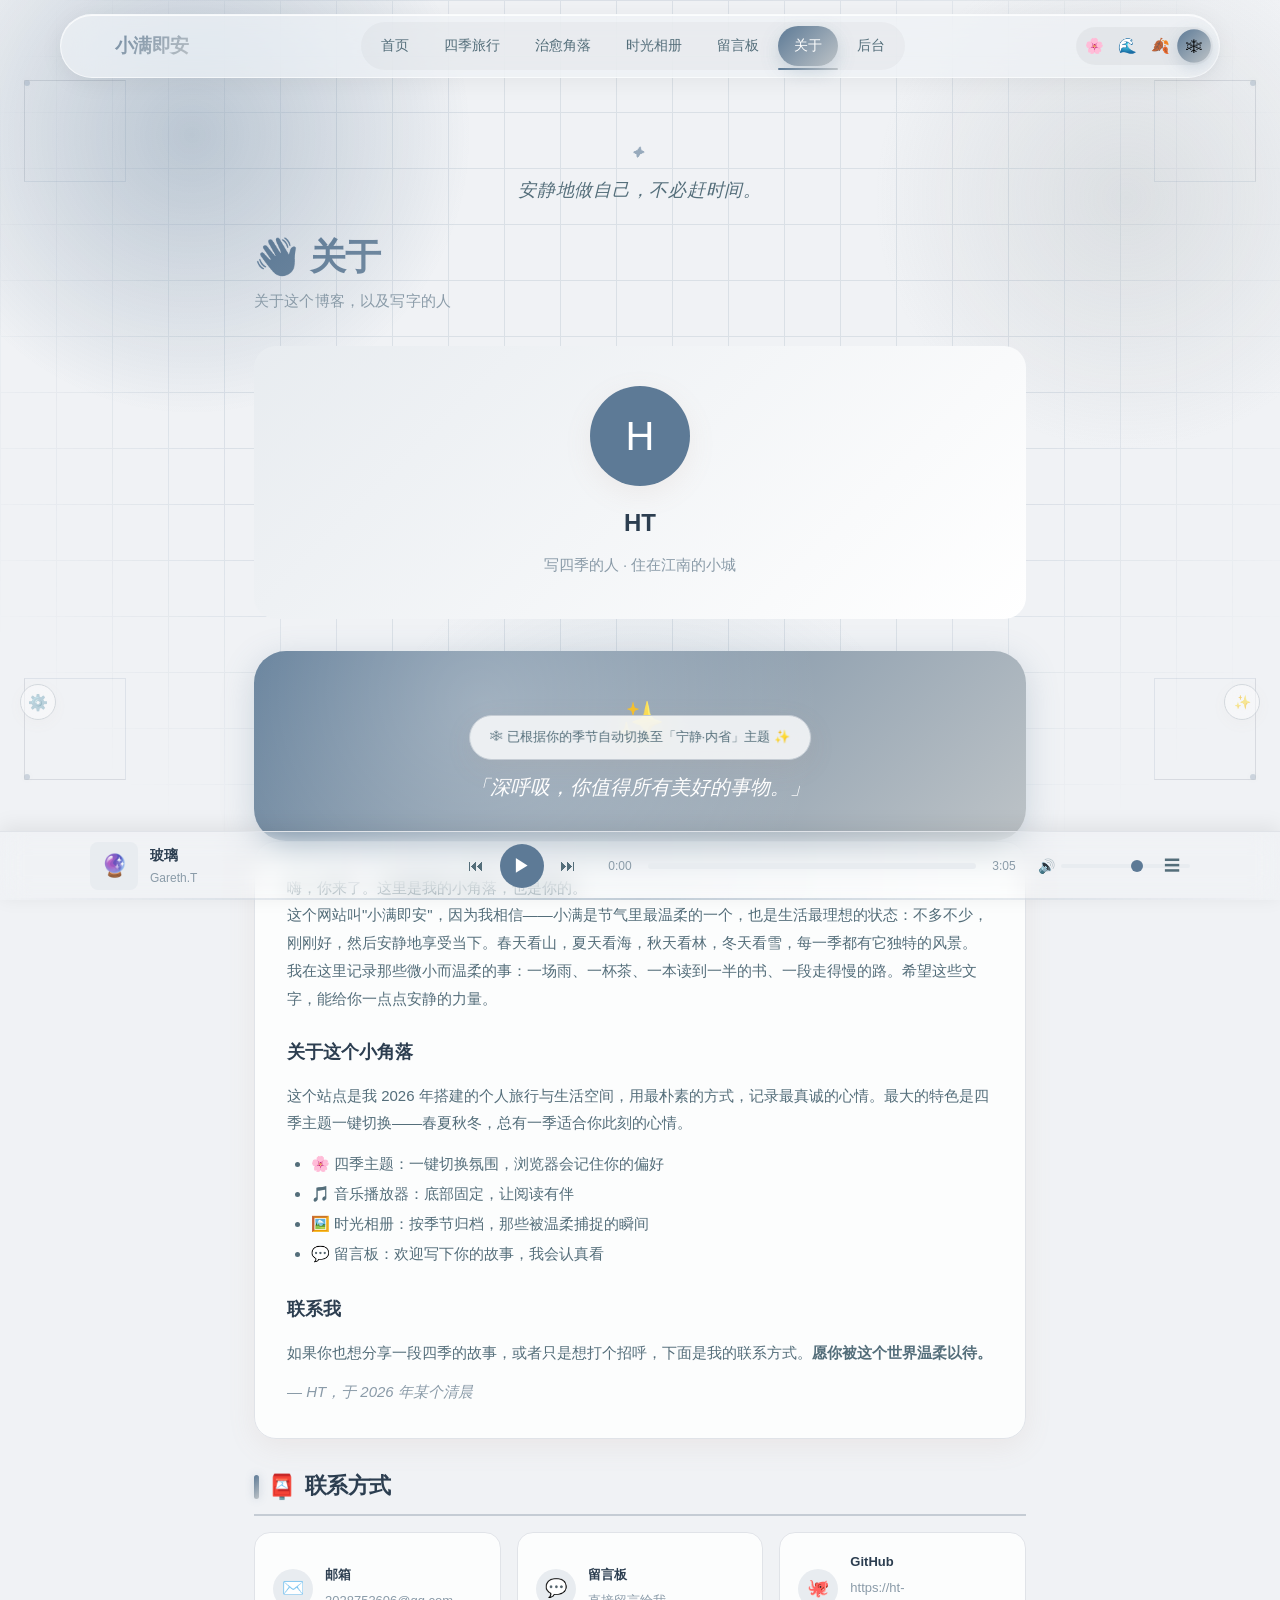
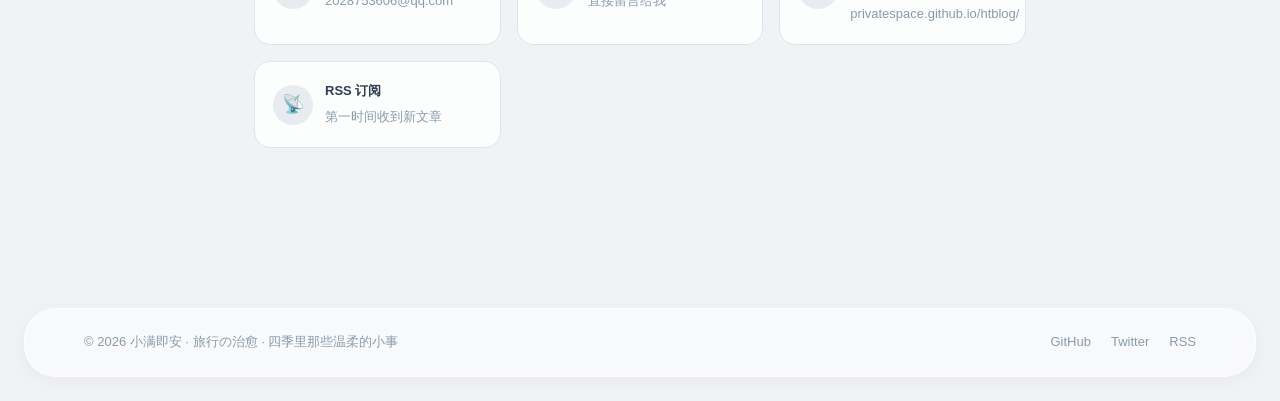
==== commit cca20050: "更新文件" ====
--- a/blog/about.html
+++ b/blog/about.html
@@ -64,7 +64,7 @@
           <div class="contact-icon" role="img" aria-label="邮箱">✉️</div>
           <div class="contact-info">
             <strong>邮箱</strong>
-            <span>linxi@example.com</span>
+            <span>2028753606@qq.com</span>
           </div>
         </div>
         <div class="contact-card" onclick="location.href='message.html'" style="cursor:pointer">
@@ -78,14 +78,7 @@
           <div class="contact-icon" role="img" aria-label="代码">🐙</div>
           <div class="contact-info">
             <strong>GitHub</strong>
-            <span>github.com/linxi</span>
-          </div>
-        </div>
-        <div class="contact-card">
-          <div class="contact-icon" role="img" aria-label="鸟">🐦</div>
-          <div class="contact-info">
-            <strong>Twitter</strong>
-            <span>@linxi</span>
+            <span>https://ht-privatespace.github.io/htblog/</span>
           </div>
         </div>
         <div class="contact-card">
